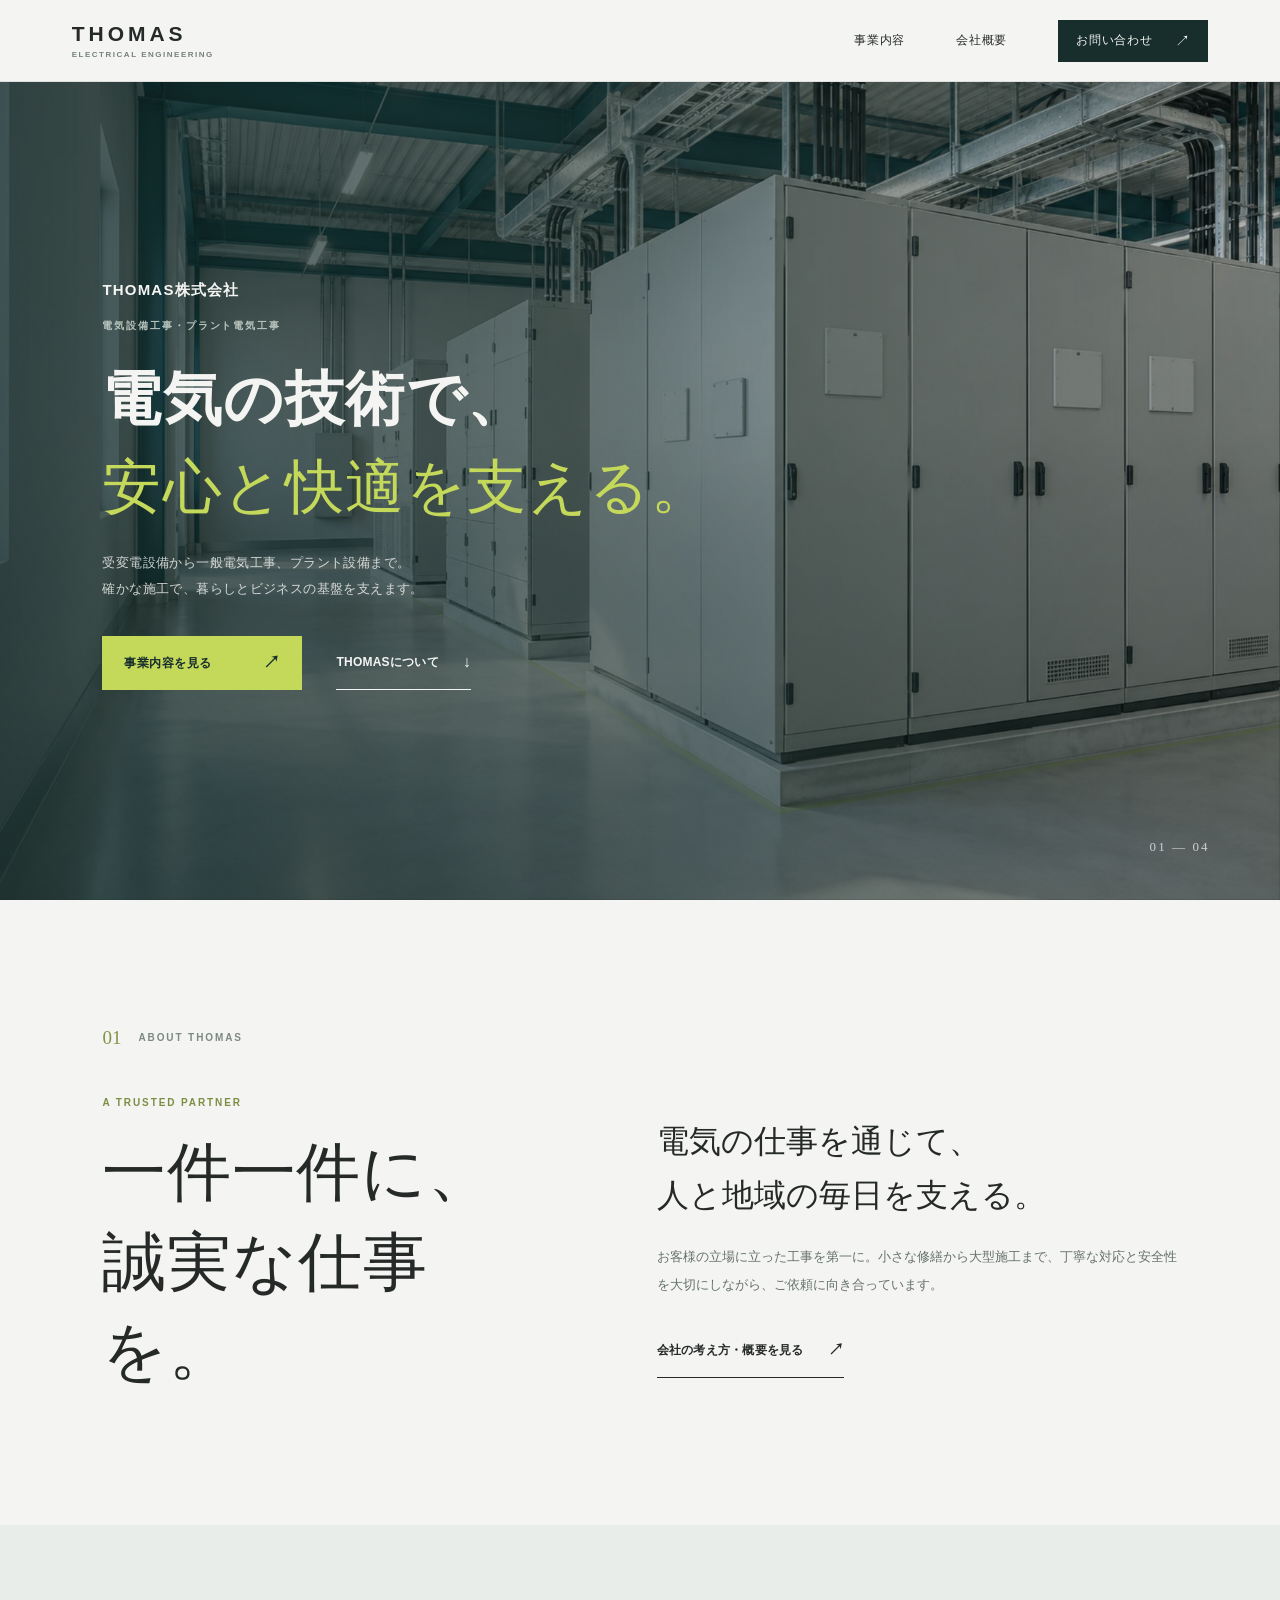
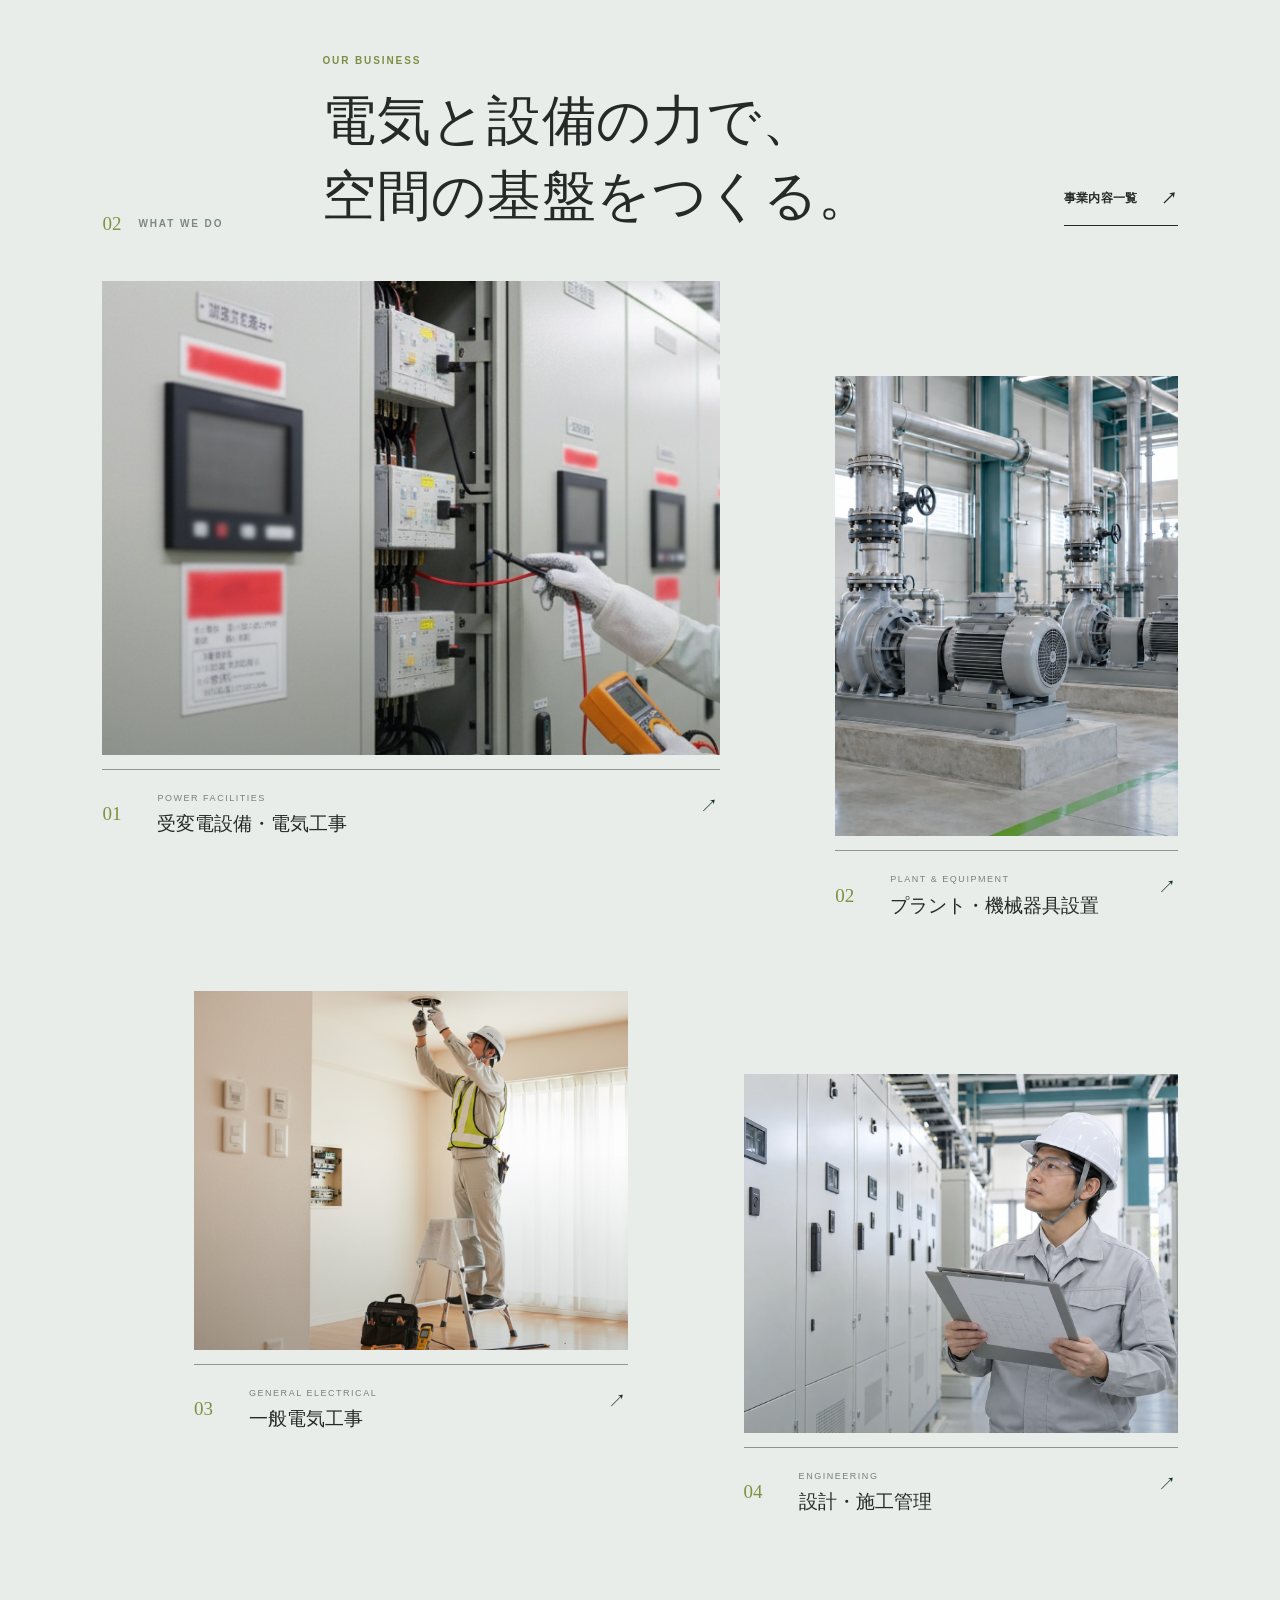
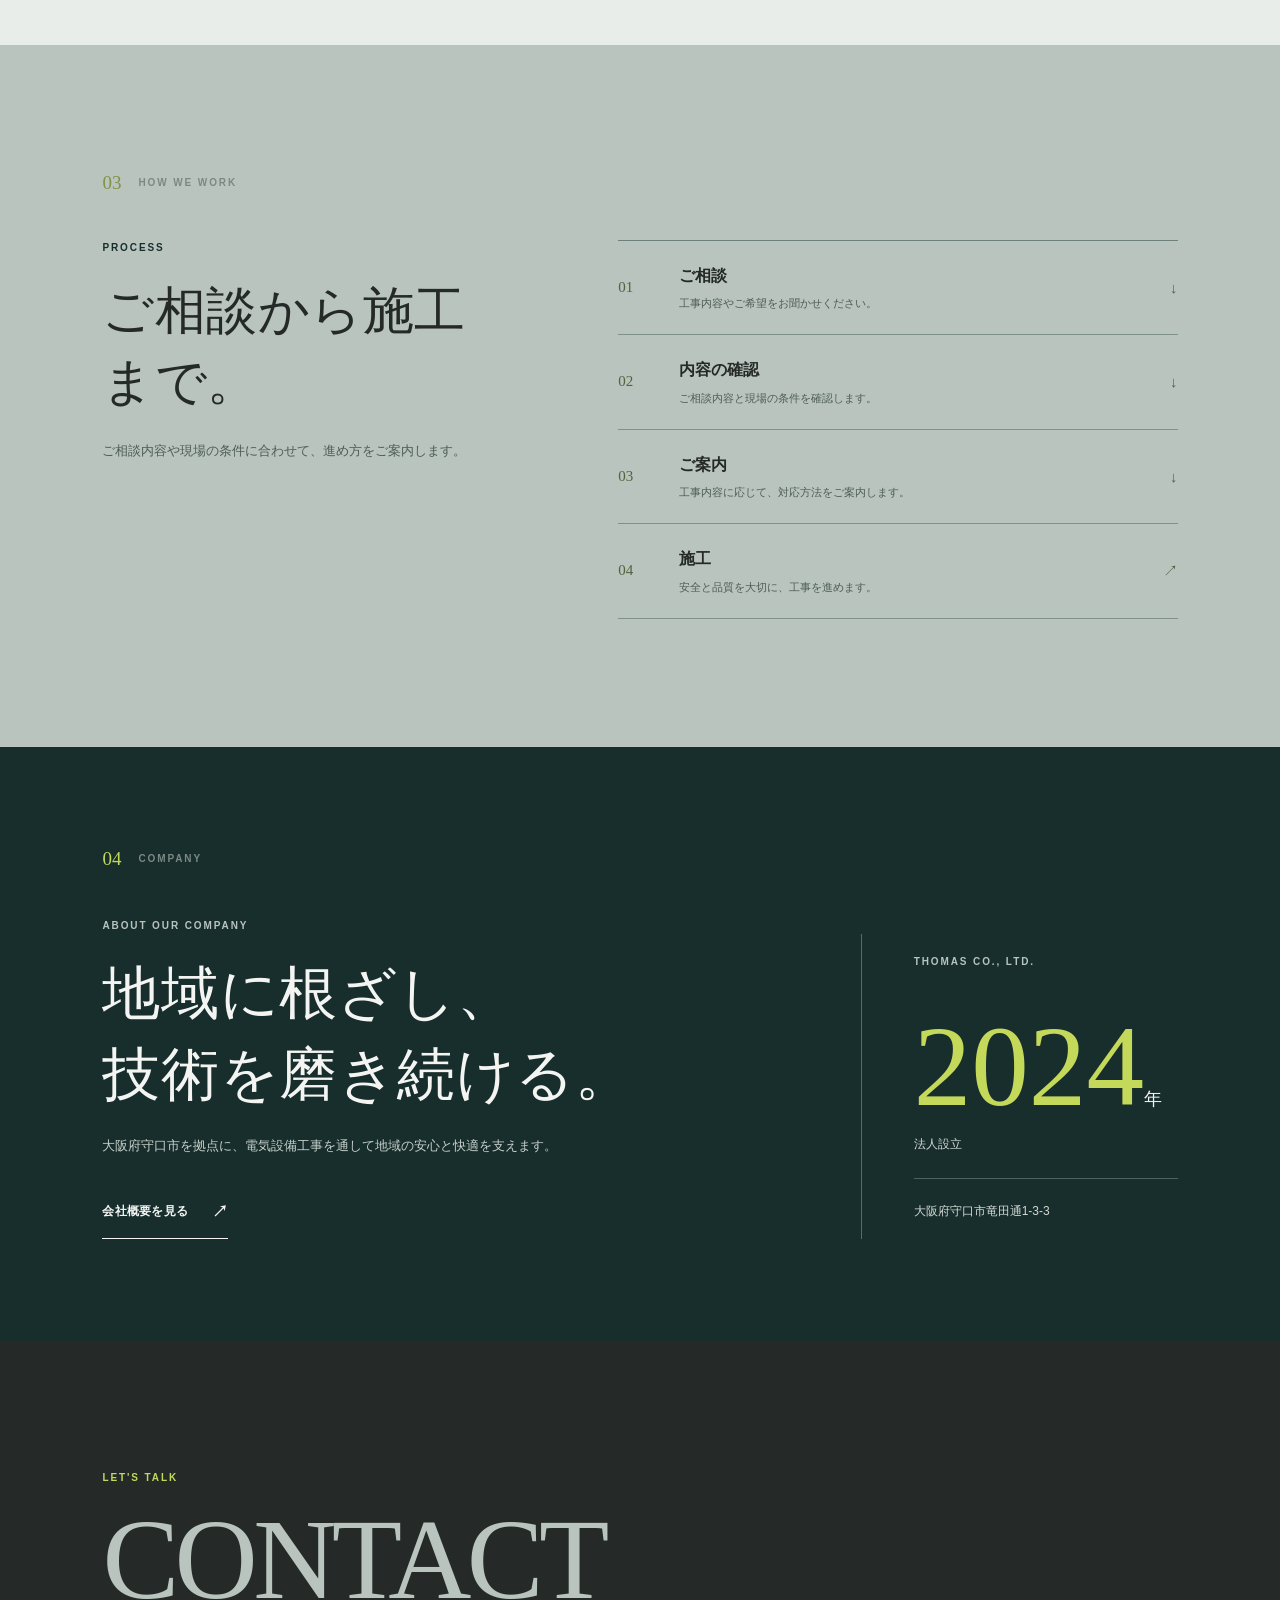
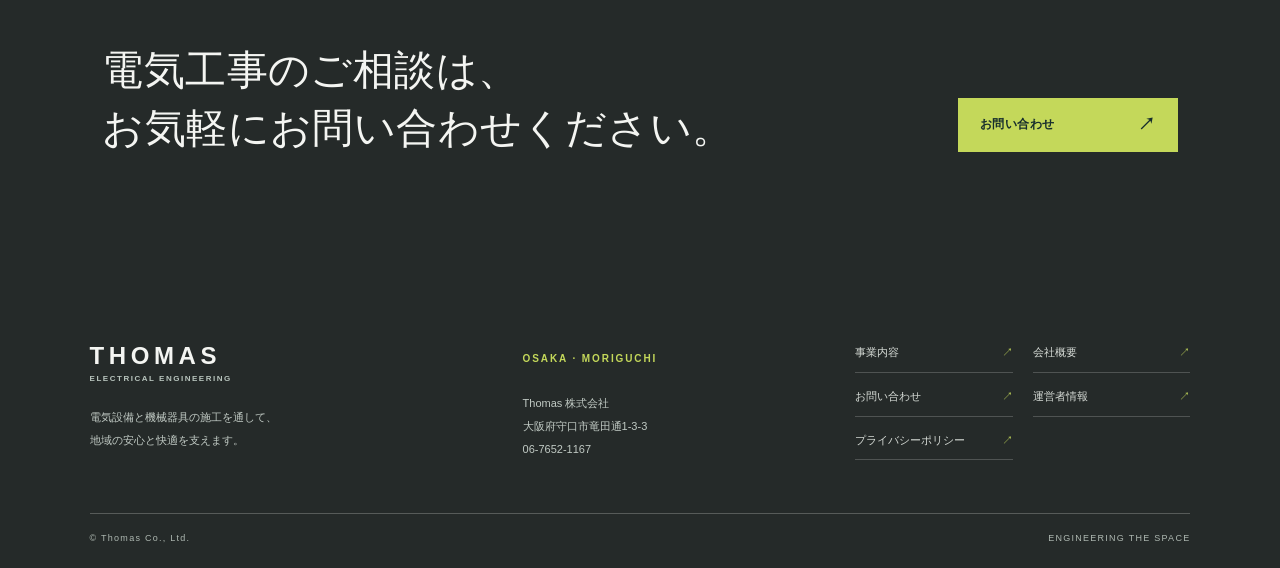
==== index.html @ 23d0dbea "Add files via upload" ====
<!doctype html><html lang="ja"><head><meta charset="utf-8"><meta name="viewport" content="width=device-width, initial-scale=1"><meta name="description" content="大阪府守口市のThomas株式会社。受変電設備工事、プラント電気工事、一般電気工事、機械器具設置、設計・施工管理を行います。"><meta property="og:type" content="website"><meta property="og:site_name" content="Thomas株式会社"><meta property="og:locale" content="ja_JP"><meta property="og:title" content="Thomas株式会社｜空間を支える電気設備工事"><meta property="og:description" content="大阪府守口市のThomas株式会社。受変電設備工事、プラント電気工事、一般電気工事、機械器具設置、設計・施工管理を行います。"><meta property="og:image" content="https://www.thomas112.com/images/hero-electrical-facility.webp"><meta name="twitter:card" content="summary_large_image"><title>Thomas株式会社｜空間を支える電気設備工事</title><link rel="stylesheet" href="./style.css"></head><body><header class="site-header"><a class="wordmark" href="./" aria-label="Thomas株式会社 ホーム"><span class="wordmark-main">THOMAS</span><span class="wordmark-sub">ELECTRICAL ENGINEERING</span></a><button class="menu-toggle" aria-expanded="false" aria-controls="main-nav" aria-label="メニューを開く"><span></span><span></span></button><nav id="main-nav" aria-label="メインナビゲーション"><a href="./事業内容/" >事業内容</a><a href="./会社概要/" >会社概要</a><a class="nav-contact" href="./お問い合わせ/" >お問い合わせ <span aria-hidden="true">↗</span></a></nav></header><main>
<section class="home-hero"><img class="hero-image" src="./images/hero-electrical-facility.webp" alt="受変電設備が並ぶ明るい電気設備室" fetchpriority="high"><div class="hero-shade" aria-hidden="true"></div><div class="hero-content"><p class="hero-brand">THOMAS株式会社</p><p class="eyebrow">電気設備工事・プラント電気工事</p><h1 class="hero-title">電気の技術で、<br><span>安心と快適を支える。</span></h1><p class="hero-lead">受変電設備から一般電気工事、プラント設備まで。<br class="desktop-only">確かな施工で、暮らしとビジネスの基盤を支えます。</p><div class="hero-actions"><a class="button button-lime" href="./事業内容/">事業内容を見る <span aria-hidden="true">↗</span></a><a class="text-arrow text-arrow-light" href="./会社概要/">THOMASについて <span aria-hidden="true">↓</span></a></div></div><span class="hero-index" aria-hidden="true">01 — 04</span></section>
<section class="about-section section-pad" id="about"><div class="section-meta"><span class="section-number">01</span><span class="micro-label">ABOUT THOMAS</span></div><div class="about-grid"><div class="about-title"><p class="eyebrow">A TRUSTED PARTNER</p><h2>一件一件に、<br>誠実な仕事を。</h2></div><div class="about-copy"><p class="large-copy">電気の仕事を通じて、<br>人と地域の毎日を支える。</p><p>お客様の立場に立った工事を第一に。小さな修繕から大型施工まで、丁寧な対応と安全性を大切にしながら、ご依頼に向き合っています。</p><a class="text-arrow" href="./会社概要/">会社の考え方・概要を見る <span aria-hidden="true">↗</span></a></div></div></section>
<section class="business-section section-pad" id="business"><div class="section-heading"><div class="section-meta"><span class="section-number">02</span><span class="micro-label">WHAT WE DO</span></div><div class="section-heading-main"><p class="eyebrow">OUR BUSINESS</p><h2>電気と設備の力で、<br>空間の基盤をつくる。</h2></div><a class="text-arrow" href="./事業内容/">事業内容一覧 <span aria-hidden="true">↗</span></a></div><div class="business-grid">
<a class="business-item business-item-large reveal" href="./事業内容/#power"><figure><img src="./images/service-switchgear-inspection.jpg" alt="配電盤点検のイメージ画像" loading="lazy"></figure><div class="business-item-copy"><span class="business-no">01</span><span class="business-en">POWER FACILITIES</span><h3>受変電設備・電気工事</h3><span class="business-link" aria-hidden="true">↗</span></div></a>
<a class="business-item business-item-tall reveal" href="./事業内容/#plant"><figure><img src="./images/service-plant-equipment.webp" alt="プラント設備のイメージ画像" loading="lazy"></figure><div class="business-item-copy"><span class="business-no">02</span><span class="business-en">PLANT & EQUIPMENT</span><h3>プラント・機械器具設置</h3><span class="business-link" aria-hidden="true">↗</span></div></a>
<a class="business-item business-item-offset reveal" href="./事業内容/#general"><figure><img src="./images/service-general-electrical.jpg" alt="一般電気工事のイメージ画像" loading="lazy"></figure><div class="business-item-copy"><span class="business-no">03</span><span class="business-en">GENERAL ELECTRICAL</span><h3>一般電気工事</h3><span class="business-link" aria-hidden="true">↗</span></div></a>
<a class="business-item business-item-wide reveal" href="./事業内容/#engineering"><figure><img src="./images/service-construction-management.webp" alt="設計・施工管理のイメージ画像" loading="lazy"></figure><div class="business-item-copy"><span class="business-no">04</span><span class="business-en">ENGINEERING</span><h3>設計・施工管理</h3><span class="business-link" aria-hidden="true">↗</span></div></a>
</div></section>
<section class="process-section section-pad"><div class="section-meta"><span class="section-number">03</span><span class="micro-label">HOW WE WORK</span></div><div class="process-layout"><div><p class="eyebrow">PROCESS</p><h2>ご相談から施工まで。</h2><p class="section-intro">ご相談内容や現場の条件に合わせて、進め方をご案内します。</p></div><ol class="process-list"><li><span class="process-no">01</span><div><h3>ご相談</h3><p>工事内容やご希望をお聞かせください。</p></div><span class="process-arrow" aria-hidden="true">↓</span></li><li><span class="process-no">02</span><div><h3>内容の確認</h3><p>ご相談内容と現場の条件を確認します。</p></div><span class="process-arrow" aria-hidden="true">↓</span></li><li><span class="process-no">03</span><div><h3>ご案内</h3><p>工事内容に応じて、対応方法をご案内します。</p></div><span class="process-arrow" aria-hidden="true">↓</span></li><li><span class="process-no">04</span><div><h3>施工</h3><p>安全と品質を大切に、工事を進めます。</p></div><span class="process-arrow" aria-hidden="true">↗</span></li></ol></div></section>
<section class="company-strip"><div class="company-strip-copy"><div class="section-meta"><span class="section-number">04</span><span class="micro-label">COMPANY</span></div><p class="eyebrow">ABOUT OUR COMPANY</p><h2>地域に根ざし、<br>技術を磨き続ける。</h2><p>大阪府守口市を拠点に、電気設備工事を通して地域の安心と快適を支えます。</p><a class="text-arrow text-arrow-light" href="./会社概要/">会社概要を見る <span aria-hidden="true">↗</span></a></div><div class="company-strip-data"><span class="micro-label">THOMAS CO., LTD.</span><strong>2024<span>年</span></strong><p>法人設立</p><span class="company-data-rule"></span><p>大阪府守口市竜田通1-3-3</p></div></section>
<section class="contact-cta section-pad"><div><p class="eyebrow">LET'S TALK</p><p class="contact-word">CONTACT</p><h2>電気工事のご相談は、<br>お気軽にお問い合わせください。</h2></div><a class="button button-lime" href="./お問い合わせ/">お問い合わせ <span aria-hidden="true">↗</span></a></section>
</main><footer class="site-footer"><div class="footer-main"><div class="footer-identity"><a class="wordmark wordmark-footer" href="./" aria-label="Thomas株式会社 ホーム"><span class="wordmark-main">THOMAS</span><span class="wordmark-sub">ELECTRICAL ENGINEERING</span></a><p>電気設備と機械器具の施工を通して、<br>地域の安心と快適を支えます。</p></div><div class="footer-company"><span class="micro-label">OSAKA · MORIGUCHI</span><p>Thomas 株式会社<br>大阪府守口市竜田通1-3-3<br><a href="tel:0676521167">06-7652-1167</a></p></div><nav class="footer-links" aria-label="フッターナビゲーション"><a href="./事業内容/">事業内容 <span>↗</span></a><a href="./会社概要/">会社概要 <span>↗</span></a><a href="./お問い合わせ/">お問い合わせ <span>↗</span></a><a href="./概要/">運営者情報 <span>↗</span></a><a href="./プライバシーポリシー/">プライバシーポリシー <span>↗</span></a></nav></div><div class="footer-bottom"><span>© Thomas Co., Ltd.</span><span>ENGINEERING THE SPACE</span></div></footer><div class="mobile-contact" aria-label="お問い合わせ"><a href="tel:0676521167"><span>電話で相談</span><b aria-hidden="true">↗</b></a><a href="./お問い合わせ/"><span>お問い合わせ</span><b aria-hidden="true">→</b></a></div><script src="./site.js" defer></script></body></html>
---- style.css ----
:root{
  --deep-teal:#172E2D;
  --charcoal:#252A29;
  --off-white:#F4F5F2;
  --sage-gray:#B8C4BD;
  --muted-lime:#C4D85A;
  --white:#fff;
  --ink:var(--charcoal);
  --muted:#66716c;
  --line:#d7ddd8;
  --measure:1180px;
  --serif:Georgia,"Times New Roman",serif;
  --sans:Inter,Arial,"Noto Sans JP","Hiragino Kaku Gothic ProN",Meiryo,sans-serif;
}
*{box-sizing:border-box}
html{scroll-behavior:smooth;scroll-padding-top:88px;overflow-x:hidden}
body{margin:0;background:var(--off-white);color:var(--charcoal);font-family:var(--sans);font-size:15px;line-height:1.8;-webkit-font-smoothing:antialiased}
img{display:block;max-width:100%}
a{color:inherit;text-decoration:none}
button{font:inherit}
a:focus-visible,button:focus-visible{outline:2px solid var(--muted-lime);outline-offset:5px}
::selection{background:var(--muted-lime);color:var(--deep-teal)}
.site-header{height:82px;padding:0 clamp(22px,5.6vw,84px);display:flex;align-items:center;justify-content:space-between;background:var(--off-white);position:relative;z-index:20;border-bottom:1px solid rgba(37,42,41,.1)}
.wordmark{display:inline-flex;flex-direction:column;line-height:1.1;gap:6px}
.wordmark-main{font-size:21px;font-weight:700;letter-spacing:.19em}
.wordmark-sub{font-size:8px;font-weight:600;letter-spacing:.19em;color:#75817b}
.site-header nav{height:100%;display:flex;align-items:center;gap:clamp(22px,4vw,58px);font-size:12px;letter-spacing:.06em}
.site-header nav a{height:100%;display:flex;align-items:center;position:relative;transition:color .2s ease}
.site-header nav a:hover{color:#76893a}
.site-header nav a[aria-current=page]:after{content:"";position:absolute;bottom:20px;left:0;right:0;height:1px;background:var(--deep-teal)}
.site-header nav .nav-contact{height:42px;padding:0 18px;background:var(--deep-teal);color:var(--off-white);gap:22px;transition:background .2s ease,color .2s ease}
.site-header nav .nav-contact:hover{background:var(--muted-lime);color:var(--deep-teal)}
.nav-contact span{font-size:15px}
.menu-toggle{display:none}
.eyebrow,.micro-label{font-size:10px;font-weight:600;letter-spacing:.19em;line-height:1.5}
.eyebrow{color:#7b8e44;margin:0 0 20px}
.micro-label{color:#7c8983}
.button{min-height:54px;padding:0 22px;display:inline-flex;align-items:center;justify-content:space-between;gap:38px;font-size:12px;font-weight:600;letter-spacing:.04em;transition:transform .2s ease,background .2s ease,color .2s ease}
.button:hover{transform:translateY(-3px)}
.button span{font-size:17px}
.button-lime{background:var(--muted-lime);color:var(--deep-teal)}
.button-lime:hover{background:#d0e172}
.text-arrow{display:inline-flex;align-items:center;gap:24px;padding:12px 0;border-bottom:1px solid currentColor;font-size:12px;font-weight:600;letter-spacing:.02em;transition:gap .2s ease,color .2s ease}
.text-arrow:hover{gap:32px;color:#76893a}
.text-arrow span{font-size:16px}
.text-arrow-light:hover{color:var(--muted-lime)}
.section-pad{padding:clamp(76px,10vw,146px) clamp(24px,8vw,120px)}
.section-meta{display:flex;align-items:center;gap:17px;min-width:185px}
.section-number{font-family:var(--serif);font-size:19px;color:#829344;line-height:1}
.section-heading{max-width:var(--measure);margin:0 auto 54px;display:grid;grid-template-columns:190px 1fr auto;align-items:end;gap:30px}
.section-heading-main h2,.about-title h2,.process-layout h2,.company-strip h2,.contact-cta h2{font-size:clamp(34px,4.2vw,60px);line-height:1.4;letter-spacing:.01em;font-weight:500;margin:0}
.section-heading .eyebrow{margin-bottom:15px}

/* Home: full-bleed editorial opening */
.home-hero{min-height:min(840px,calc(100svh - 82px));height:min(840px,calc(100svh - 82px));min-height:660px;position:relative;isolation:isolate;display:flex;align-items:center;overflow:hidden;background:var(--deep-teal);color:var(--off-white)}
.hero-image,.hero-shade{position:absolute;inset:0;width:100%;height:100%}
.hero-image{z-index:-2;object-fit:cover;object-position:center 52%;animation:hero-settle 1.2s ease-out both}
.hero-shade{z-index:-1;background:linear-gradient(90deg,rgba(14,37,35,.78) 0%,rgba(20,42,39,.58) 48%,rgba(17,35,33,.25) 100%),linear-gradient(0deg,rgba(12,28,27,.28),transparent 58%)}
.hero-content{width:min(1120px,84%);margin:0 auto;padding:70px 0 86px;position:relative;z-index:1}
.hero-brand{font-size:15px;font-weight:600;letter-spacing:.08em;margin:0 0 15px;color:var(--off-white)}
.home-hero .eyebrow{color:var(--sage-gray);margin-bottom:22px}
.hero-title{font-size:clamp(38px,4.6vw,62px);line-height:1.5;letter-spacing:.025em;font-weight:600;margin:0 0 19px;max-width:900px}
.hero-title span{color:var(--muted-lime);font-weight:500}
.hero-lead{font-size:13px;line-height:2;color:rgba(244,245,242,.82);letter-spacing:.03em;margin:0}
.hero-actions{display:flex;align-items:center;gap:34px;margin-top:34px}
.hero-actions .button{min-width:200px}
.hero-index{position:absolute;right:5.5vw;bottom:42px;font-family:var(--serif);font-size:13px;letter-spacing:.16em;color:rgba(244,245,242,.75)}
@keyframes hero-settle{from{transform:scale(1.035);opacity:.8}to{transform:scale(1);opacity:1}}

/* About / editorial split */
.about-section{background:var(--off-white)}
.about-section>.section-meta,.business-section>.section-heading,.process-section>.section-meta,.values-section>.section-meta,.philosophy-section>.section-meta,.company-info-section>.section-meta,.contact-form-section>.section-meta,.policy-section>.section-meta{max-width:var(--measure);margin:0 auto 48px}
.about-grid{max-width:var(--measure);margin:0 auto;display:grid;grid-template-columns:.9fr 1.1fr;column-gap:10vw;row-gap:0;align-items:center}
.about-title{align-self:center;padding-bottom:0}
.about-title h2{font-size:clamp(40px,5vw,68px)}
.about-title .eyebrow{margin-bottom:18px}
.about-copy{max-width:540px;padding:0}
.large-copy{font-size:clamp(22px,2.5vw,32px);line-height:1.7;margin:0 0 20px;font-weight:500}
.about-copy>p:not(.large-copy){font-size:13px;line-height:2.2;color:var(--muted);margin:0 0 24px}

/* Asymmetric business index */
.business-section{background:#e9ede9}
.section-heading .text-arrow{margin-bottom:7px;white-space:nowrap}
.business-grid{max-width:var(--measure);margin:0 auto;display:grid;grid-template-columns:repeat(12,minmax(0,1fr));column-gap:24px;row-gap:66px;align-items:start}
.business-item{min-width:0;display:block;position:relative}
.business-item-large{grid-column:1/8}
.business-item-tall{grid-column:9/13;margin-top:95px}
.business-item-offset{grid-column:2/7;margin-top:5px}
.business-item-wide{grid-column:8/13;margin-top:88px}
.business-item figure{margin:0;position:relative;overflow:hidden;background:#c7d0ca}
.business-item-large figure{height:clamp(280px,37vw,480px)}
.business-item-tall figure{height:clamp(280px,38vw,460px)}
.business-item-offset figure{height:clamp(240px,28vw,360px)}
.business-item-wide figure{height:clamp(240px,28vw,360px)}
.business-item figure:after{content:"";position:absolute;inset:45% 0 0;background:linear-gradient(transparent,rgba(20,37,34,.18))}
.business-item img{width:100%;height:100%;object-fit:cover;transition:transform .65s cubic-bezier(.2,.7,.2,1)}
.business-item:hover img{transform:scale(1.035)}
.business-item-copy{position:relative;padding:20px 40px 0 0;display:grid;grid-template-columns:42px 1fr;align-items:center;column-gap:13px;border-top:1px solid rgba(23,46,45,.45);margin-top:14px}
.business-no{font-family:var(--serif);font-size:19px;color:#7e9140;grid-row:span 2}
.business-en{font-size:9px;letter-spacing:.17em;color:#76817b}
.business-item h3{font-size:clamp(16px,1.5vw,21px);line-height:1.5;font-weight:500;margin:4px 0 0}
.business-link{position:absolute;right:2px;top:20px;font-size:18px;color:var(--deep-teal);transition:transform .2s ease}
.business-item:hover .business-link{transform:translate(3px,-3px)}

/* Process */
.process-section{background:var(--sage-gray)}
.process-layout{max-width:var(--measure);margin:0 auto;display:grid;grid-template-columns:.85fr 1.15fr;gap:8vw;align-items:start}
.process-layout .eyebrow{color:var(--deep-teal)}
.process-layout h2{font-size:clamp(32px,4vw,52px)}
.section-intro{color:#4f5d57;font-size:13px;line-height:2;margin-top:20px;max-width:380px}
.process-list{list-style:none;padding:0;margin:0;border-top:1px solid rgba(23,46,45,.45)}
.process-list li{display:grid;grid-template-columns:45px 1fr 20px;gap:16px;align-items:center;padding:21px 0;border-bottom:1px solid rgba(23,46,45,.35)}
.process-no{font-family:var(--serif);font-size:15px;color:#52633f}
.process-list h3{font-size:16px;font-weight:600;margin:0}
.process-list p{font-size:11px;line-height:1.7;color:#4f5d57;margin:4px 0 0}
.process-arrow{font-size:15px;color:#52633f;text-align:right}

/* Company feature band */
.company-strip{display:grid;grid-template-columns:1.35fr .65fr;background:var(--deep-teal);color:var(--off-white);padding:clamp(62px,8vw,112px) clamp(24px,8vw,120px);gap:8vw}
.company-strip .section-meta{margin:0 0 50px}
.company-strip .eyebrow{color:var(--sage-gray)}
.company-strip h2{font-size:clamp(38px,4.5vw,62px)}
.company-strip-copy>p:not(.eyebrow){font-size:13px;color:#c7d0ca;margin:20px 0 28px}
.company-strip .section-number{color:var(--muted-lime)}
.company-strip-data{border-left:1px solid rgba(244,245,242,.3);padding:12px 0 12px clamp(26px,4vw,58px);align-self:end}
.company-strip-data .micro-label{color:var(--sage-gray)}
.company-strip-data strong{display:block;font-family:var(--serif);font-size:clamp(68px,9vw,118px);font-weight:400;line-height:1.1;margin-top:30px;color:var(--muted-lime)}
.company-strip-data strong span{font-family:var(--sans);font-size:18px;color:var(--off-white)}
.company-strip-data p{font-size:12px;color:#d3d9d4;margin:5px 0}
.company-data-rule{display:block;width:100%;height:1px;background:rgba(244,245,242,.25);margin:22px 0}

/* Contact close */
.contact-cta{background:var(--charcoal);color:var(--off-white);display:flex;justify-content:space-between;align-items:end;gap:35px}
.contact-cta .eyebrow{color:var(--muted-lime)}
.contact-cta h2{font-size:clamp(26px,3.2vw,43px);margin-top:0}
.contact-word{font-family:var(--serif);font-size:clamp(52px,9vw,118px);line-height:.95;letter-spacing:-.04em;color:var(--sage-gray);margin:0 0 28px}
.contact-cta .button{min-width:220px;margin-bottom:5px}

/* Interior page openings */
.page-intro{min-height:410px;padding:90px clamp(24px,9vw,136px);display:flex;justify-content:space-between;align-items:center;position:relative;overflow:hidden}
.page-intro-dark{background:var(--deep-teal);color:var(--off-white)}
.page-intro-sage{background:var(--sage-gray);color:var(--deep-teal)}
.company-page-hero{padding:0;display:grid;grid-template-columns:1fr 1fr;min-height:430px;background:var(--sage-gray)}
.company-page-hero .page-intro-inner{max-width:none;margin:0;padding:76px clamp(28px,7vw,100px);align-self:center}
.company-hero-visual{margin:0;min-height:430px;overflow:hidden;background:#dfe4e0}
.company-hero-visual img{width:100%;height:100%;min-height:430px;object-fit:cover;object-position:center 52%}

.page-intro-inner{max-width:var(--measure);position:relative;z-index:1}
.page-intro .eyebrow{margin-bottom:25px}
.page-intro-dark .eyebrow{color:var(--muted-lime)}
.page-intro h1{font-size:clamp(52px,8vw,100px);font-weight:500;line-height:1.15;letter-spacing:.02em;margin:0}
.page-lead{font-size:clamp(16px,2vw,23px);line-height:1.9;margin:18px 0 0;color:inherit}
.page-intro-number{font-family:var(--serif);font-size:clamp(70px,11vw,150px);line-height:.8;color:rgba(196,216,90,.22);text-align:right;padding-right:7vw}
.page-vertical-word{font-size:9px;letter-spacing:.22em;writing-mode:vertical-rl;color:rgba(23,46,45,.55);align-self:flex-end}

/* Service details */
.service-details{max-width:1360px;margin:0 auto;padding:20px clamp(24px,8vw,120px) 80px}
.service-detail{display:grid;grid-template-columns:1fr 1.08fr;gap:clamp(35px,8vw,110px);align-items:center;padding:70px 0 86px;border-bottom:1px solid var(--line);scroll-margin-top:30px}
.service-detail:last-child{border-bottom:0}
.service-reverse .service-detail-copy{order:2}
.service-reverse figure{order:1}
.service-detail-meta{display:flex;align-items:center;gap:18px;margin-bottom:25px}
.service-detail-no{font-family:var(--serif);font-size:45px;line-height:1;color:#879647}
.service-detail h2{font-size:clamp(29px,3.4vw,47px);font-weight:500;line-height:1.45;letter-spacing:.01em;margin:0 0 19px}
.service-detail-copy>p{font-size:13px;color:var(--muted);line-height:2.15;max-width:510px;margin:0 0 23px}
.service-detail figure{margin:0;position:relative}
.service-detail figure img{width:100%;height:clamp(280px,35vw,470px);object-fit:cover}

/* Philosophy and company details */
.philosophy-section{display:grid;grid-template-columns:190px 1fr;gap:5vw;background:var(--off-white)}
.philosophy-content{max-width:800px}
.philosophy-content h2{font-size:clamp(40px,6vw,80px);font-weight:500;line-height:1.5;margin:0 0 24px}
.philosophy-content>p:last-child{font-size:14px;line-height:2.2;color:var(--muted);max-width:660px}
.values-section{display:grid;grid-template-columns:190px 1fr;gap:5vw;background:#e8ece8}
.values-content{display:grid;grid-template-columns:1fr 1fr;gap:7vw}
.values-content article h2{font-size:22px;font-weight:500;margin:0 0 20px}
.values-content ol{list-style:none;counter-reset:value;padding:0;margin:0;border-top:1px solid #bcc6bf}
.values-content li{counter-increment:value;display:grid;grid-template-columns:28px 1fr;gap:12px;padding:17px 0;border-bottom:1px solid #bcc6bf;font-size:13px;line-height:1.9}
.values-content li:before{content:"0" counter(value);font-family:var(--serif);font-size:13px;color:#829344}
.company-info-section{display:grid;grid-template-columns:190px 1fr;gap:5vw;background:var(--off-white)}
.company-info-content{max-width:850px}
.company-info-content>.eyebrow{margin:0 0 10px}
.company-info-content>h2{font-size:38px;font-weight:500;margin:0 0 28px}
.info-list{display:grid;grid-template-columns:170px 1fr;margin:0;border-top:1px solid var(--line)}
.info-list dt,.info-list dd{padding:17px 10px;border-bottom:1px solid var(--line);margin:0;font-size:13px;line-height:2}
.info-list dt{font-weight:600}
.info-list dd{color:#59645e}
.info-list dd a{text-decoration:underline;text-decoration-color:#9ca89f;text-underline-offset:4px}
.history-heading{font-size:25px!important;margin:68px 0 20px!important}
.history-list{grid-template-columns:170px 1fr}

/* Contact page */
.contact-hero{min-height:470px;background:var(--deep-teal);color:var(--off-white);padding:80px clamp(24px,9vw,136px);display:grid;grid-template-columns:1fr .75fr;gap:6vw;align-items:center}
.contact-hero-content .eyebrow{color:var(--muted-lime)}
.contact-hero .contact-word{font-size:clamp(70px,12vw,148px);color:var(--sage-gray);margin:0 0 18px}
.contact-hero h1{font-size:clamp(27px,3.5vw,46px);font-weight:500;line-height:1.55;margin:0}
.contact-hero-content>p:last-child{font-size:12px;color:#d0d8d2;margin-top:15px}
.contact-hero-phone{border-left:1px solid rgba(244,245,242,.34);padding:12px 0 12px clamp(25px,4vw,58px)}
.contact-hero-phone .micro-label{color:var(--sage-gray)}
.contact-hero-phone>a{display:block;font-family:var(--serif);font-size:clamp(24px,3vw,39px);letter-spacing:.01em;margin-top:13px;white-space:nowrap;transition:color .2s ease}
.contact-hero-phone>a:hover{color:var(--muted-lime)}
.contact-hero-phone>a span{font-family:var(--sans);font-size:15px;color:var(--muted-lime);vertical-align:middle}
.contact-hero-phone>p{font-size:11px;line-height:1.9;color:#cad3cc;margin:22px 0 0}
.contact-form-section{display:grid;grid-template-columns:190px 1fr;gap:5vw;background:#e7eae6}
.contact-form-layout{display:grid;grid-template-columns:.68fr 1.32fr;gap:5vw;align-items:start}
.contact-form-copy h2{font-size:clamp(30px,3.5vw,46px);font-weight:500;line-height:1.5;margin:0 0 17px}
.contact-form-copy>p{font-size:12px;color:var(--muted);line-height:2}
.contact-form-copy .eyebrow{color:#71843a}
.contact-form-note{border-top:1px solid #c5cec7;padding-top:15px;margin-top:22px}
.google-form{min-width:0;background:#fff;padding:10px;box-shadow:0 12px 36px rgba(37,42,41,.06)}
.google-form iframe{display:block;width:100%;height:1450px;border:0}
.form-fallback{display:block;text-align:right;padding:12px 9px 5px;color:#4f6255;font-size:11px;text-decoration:underline;text-underline-offset:4px}

/* Supporting pages */
.policy-section{display:grid;grid-template-columns:190px 1fr;gap:5vw}
.policy-content{max-width:810px}
.policy-content>p,.policy-content li{font-size:13px;line-height:2.1;color:#59645e}
.policy-content h2{font-size:20px;font-weight:600;margin:34px 0 8px}
.draft-notice{margin-top:40px;padding:20px 24px;border-left:3px solid #829344;background:#e8ece8}
.draft-notice strong{font-size:12px}
.draft-notice p{font-size:11px;line-height:1.9;color:var(--muted);margin:7px 0 0}

/* Footer and mobile action bar */
.site-footer{background:var(--charcoal);color:var(--off-white);padding:58px clamp(24px,7vw,104px) 22px}
.footer-main{max-width:var(--measure);margin:0 auto;display:grid;grid-template-columns:1.1fr .8fr 1fr;gap:5vw;padding-bottom:52px}
.wordmark-footer .wordmark-main{font-size:24px;color:var(--off-white)}
.wordmark-footer .wordmark-sub{color:var(--sage-gray)}
.footer-identity>p,.footer-company p{font-size:11px;line-height:2.1;color:#c1cac4;margin:22px 0 0}
.footer-company .micro-label{color:var(--muted-lime)}
.footer-company a:hover{color:var(--muted-lime)}
.footer-links{display:grid;grid-template-columns:1fr 1fr;gap:14px 20px;align-content:start;font-size:11px;color:#d6dbd6}
.footer-links a{padding-bottom:9px;border-bottom:1px solid rgba(244,245,242,.2);display:flex;justify-content:space-between;gap:8px}
.footer-links a:hover{color:var(--muted-lime)}
.footer-links span{color:var(--muted-lime)}
.footer-bottom{max-width:var(--measure);margin:0 auto;border-top:1px solid rgba(244,245,242,.24);padding-top:16px;display:flex;justify-content:space-between;color:#aeb8b1;font-size:9px;letter-spacing:.14em}
.mobile-contact{display:none}

/* Controlled entrance motion */
.motion-ready .reveal{opacity:0;transform:translateY(18px);transition:opacity .65s ease,transform .65s cubic-bezier(.2,.7,.2,1)}
.motion-ready .reveal.is-visible{opacity:1;transform:translateY(0)}
@media(max-width:900px){
 .section-heading{grid-template-columns:145px 1fr;row-gap:18px}.section-heading>.text-arrow{grid-column:2;justify-self:start}
 .section-meta{min-width:145px}
 .business-grid{column-gap:16px;row-gap:48px}
 .business-item-large{grid-column:1/8}.business-item-tall{grid-column:9/13;margin-top:70px}.business-item-offset{grid-column:1/6}.business-item-wide{grid-column:7/13;margin-top:50px}
 .company-strip{gap:5vw}
 .contact-form-section,.company-info-section,.philosophy-section,.values-section,.policy-section{grid-template-columns:145px 1fr;gap:4vw}
 .contact-form-layout{grid-template-columns:1fr;gap:26px}
 .footer-main{grid-template-columns:1fr 1fr}.footer-links{grid-column:1/-1}
}
@media(max-width:640px){
 html{scroll-padding-top:70px}
 body{font-size:14px;padding-bottom:67px}
 .site-header{height:70px;padding:0 20px}
 .wordmark-main{font-size:18px}.wordmark-sub{font-size:7px}
 .menu-toggle{display:flex;width:42px;height:42px;border:1px solid #cbd2cc;background:transparent;align-items:center;justify-content:center;flex-direction:column;gap:5px;z-index:25;cursor:pointer}
 .menu-toggle span{display:block;width:17px;height:1px;background:var(--deep-teal);transition:transform .2s ease}
 .menu-toggle[aria-expanded=true] span:first-child{transform:translateY(3px) rotate(45deg)}
 .menu-toggle[aria-expanded=true] span:last-child{transform:translateY(-3px) rotate(-45deg)}
 .site-header nav{display:none;position:absolute;top:69px;left:0;right:0;height:auto;background:var(--off-white);padding:7px 22px 20px;align-items:stretch;gap:0;border-bottom:1px solid var(--line);box-shadow:0 16px 22px rgba(23,46,45,.1)}
 .site-header nav.is-open{display:flex;flex-direction:column}
 .site-header nav a,.site-header nav a[aria-current=page]{height:auto;min-height:49px;border-bottom:1px solid var(--line);font-size:13px}
 .site-header nav a[aria-current=page]:after{display:none}
 .site-header nav .nav-contact{height:auto;margin-top:14px;min-height:48px;padding:0 15px;border:0}
 .section-pad{padding:76px 23px}
 .section-meta{min-width:0;gap:13px}
 .section-heading{display:block;margin-bottom:33px}
 .section-heading>.section-meta{margin-bottom:31px}
 .section-heading-main h2,.about-title h2,.process-layout h2,.company-strip h2{font-size:38px}
 .section-heading>.text-arrow{margin-top:22px}
 .home-hero{height:auto;min-height:calc(100svh - 70px);min-height:max(650px,calc(100svh - 70px));align-items:center}
 .hero-image{object-position:52% center}
 .hero-shade{background:linear-gradient(90deg,rgba(14,37,35,.72),rgba(20,42,39,.48)),linear-gradient(0deg,rgba(12,28,27,.38),transparent 62%)}
 .hero-content{width:auto;margin:0;padding:56px 24px 82px}
 .hero-brand{font-size:14px;margin-bottom:12px}
 .home-hero .eyebrow{font-size:11px;letter-spacing:.09em;margin-bottom:19px}
 .hero-title{font-size:clamp(32px,8.6vw,40px);line-height:1.48;letter-spacing:.015em;margin-bottom:16px}
 .hero-lead{font-size:12px;line-height:1.9}
 .desktop-only{display:none}
 .hero-actions{align-items:flex-start;flex-direction:column;gap:17px;margin-top:24px}
 .hero-actions .button{min-width:190px;min-height:49px}
 .hero-actions .text-arrow{font-size:11px;padding:7px 0}
 .hero-index{right:22px;bottom:30px;font-size:11px}
  .about-section>.section-meta,.business-section>.section-heading,.process-section>.section-meta,.values-section>.section-meta,.philosophy-section>.section-meta,.company-info-section>.section-meta,.contact-form-section>.section-meta,.policy-section>.section-meta{margin-bottom:32px}
 .about-grid{display:flex;flex-direction:column;align-items:stretch;gap:17px}
 .about-title{padding-bottom:0}.about-title h2{font-size:43px}.about-title .eyebrow{margin-bottom:10px}
 .about-copy{padding:0}.large-copy{font-size:22px;margin:0 0 12px}.about-copy>p:not(.large-copy){font-size:12px;margin-bottom:17px}
  .business-section{padding-left:20px;padding-right:20px}
 .business-grid{display:flex;flex-direction:column;gap:34px}
 .business-item{width:100%;margin:0!important}
 .business-item figure,.business-item-large figure,.business-item-tall figure,.business-item-offset figure,.business-item-wide figure{height:auto;aspect-ratio:1.28}
 .business-item-tall figure{aspect-ratio:1.05}
 .business-item-copy{padding-top:14px;grid-template-columns:35px 1fr;column-gap:10px;margin-top:10px}
 .business-no{font-size:17px}.business-en{font-size:8px}.business-item h3{font-size:17px}.business-link{top:14px}
 .process-section>.section-meta{margin-bottom:27px}
 .process-layout{display:block}.process-layout h2{font-size:34px}.section-intro{font-size:12px;margin:14px 0 23px}
 .process-list li{grid-template-columns:34px 1fr 16px;padding:16px 0;gap:10px}.process-list h3{font-size:14px}.process-list p{font-size:10px}
 .company-strip{display:block;padding:74px 24px 66px}
 .company-strip .section-meta{margin-bottom:34px}.company-strip h2{font-size:40px}.company-strip-copy>p:not(.eyebrow){font-size:12px}
 .company-strip-data{margin-top:45px;padding:22px 0 0;border-left:0;border-top:1px solid rgba(244,245,242,.3)}
 .company-strip-data strong{font-size:74px;margin-top:16px}
 .contact-cta{display:block;padding:70px 24px}
 .contact-word{font-size:72px;margin-bottom:23px}
 .contact-cta h2{font-size:25px;line-height:1.65}
 .contact-cta .button{margin-top:25px;min-width:195px}
 .page-intro{min-height:350px;padding:70px 24px}
 .company-page-hero{display:flex;flex-direction:column;align-items:stretch;padding:0;min-height:0}.company-page-hero .page-intro-inner{padding:62px 24px 40px}.company-hero-visual{height:240px;min-height:240px}.company-hero-visual img{height:240px;min-height:240px;object-position:center 52%}
 .page-intro h1{font-size:56px}
 .page-lead{font-size:15px;line-height:1.9}
 .page-intro-number{font-size:70px;padding-right:0}
 .page-vertical-word{display:none}
  .service-details{padding:0 23px 35px}
 .service-detail,.service-detail.service-reverse{display:flex;flex-direction:column;align-items:stretch;gap:23px;padding:47px 0 52px}
 .service-detail-copy{order:0!important}.service-detail figure{order:1!important}
 .service-detail-meta{margin-bottom:18px}.service-detail-no{font-size:37px}
 .service-detail h2{font-size:29px;margin-bottom:12px}
 .service-detail-copy>p{font-size:12px;line-height:2;margin-bottom:15px}
 .service-detail figure img{height:auto;aspect-ratio:1.2}
 .philosophy-section,.values-section,.company-info-section,.contact-form-section,.policy-section{display:block}
 .philosophy-content h2{font-size:42px;line-height:1.5}.philosophy-content>p:last-child{font-size:12px}
 .values-content{display:block}.values-content article+article{margin-top:42px}.values-content article h2{font-size:19px}
 .values-content li{font-size:12px;padding:14px 0;grid-template-columns:25px 1fr;gap:8px}
 .company-info-content>.eyebrow{font-size:9px}.company-info-content>h2{font-size:31px;margin-bottom:22px}
 .info-list{grid-template-columns:100px 1fr}.info-list dt,.info-list dd{font-size:11px;padding:13px 7px;line-height:1.9;overflow-wrap:anywhere}
 .history-heading{font-size:22px!important;margin:45px 0 15px!important}
 .history-list{grid-template-columns:100px 1fr}
 .contact-hero{display:block;min-height:0;padding:72px 24px 63px}
 .contact-hero .contact-word{font-size:74px;margin-bottom:16px}
 .contact-hero h1{font-size:27px}.contact-hero-content>p:last-child{font-size:11px}
 .contact-hero-phone{margin-top:40px;padding:24px 0 0;border-left:0;border-top:1px solid rgba(244,245,242,.34)}
 .contact-hero-phone>a{font-size:29px;margin-top:10px}
 .contact-form-section{padding-top:65px;padding-bottom:75px}
 .contact-form-layout{display:block}.contact-form-copy h2{font-size:34px}.contact-form-copy>p{font-size:11px}
 .google-form{margin-top:28px;padding:6px}.google-form iframe{height:1450px}
 .form-fallback{font-size:10px}
 .policy-content>p{font-size:12px}.policy-content h2{font-size:18px;margin-top:27px}
 .site-footer{padding:42px 23px 18px}
 .footer-main{display:flex;flex-direction:column;gap:30px;padding-bottom:34px}
 .footer-identity>p,.footer-company p{font-size:10px;margin-top:15px}
 .footer-links{width:100%;grid-template-columns:1fr 1fr;gap:12px}
 .footer-bottom{font-size:8px;letter-spacing:.08em}
 .mobile-contact{display:grid;grid-template-columns:1fr 1fr;gap:8px;position:fixed;z-index:30;left:0;right:0;bottom:0;padding:8px 12px calc(8px + env(safe-area-inset-bottom));background:rgba(244,245,242,.96);backdrop-filter:blur(12px);box-shadow:0 -5px 20px rgba(23,46,45,.12)}
 .mobile-contact a{min-height:47px;padding:0 12px;display:flex;align-items:center;justify-content:center;gap:11px;background:var(--deep-teal);color:var(--off-white);font-size:11px;font-weight:600}
 .mobile-contact a:first-child{background:#dfe5df;color:var(--deep-teal)}
 .mobile-contact b{font-size:15px;color:var(--muted-lime)}
 .mobile-contact a:first-child b{color:#72843e}
}
@media(prefers-reduced-motion:reduce){html{scroll-behavior:auto}*,*::before,*::after{animation-duration:.01ms!important;animation-iteration-count:1!important;transition-duration:.01ms!important}.motion-ready .reveal{opacity:1;transform:none}}
@keyframes menu-reveal{from{opacity:0;transform:translateY(-6px)}to{opacity:1;transform:translateY(0)}}
@media(max-width:640px){.site-header nav.is-open a{animation:menu-reveal .22s ease both}.site-header nav.is-open a:nth-child(2){animation-delay:.03s}.site-header nav.is-open a:nth-child(3){animation-delay:.06s}}
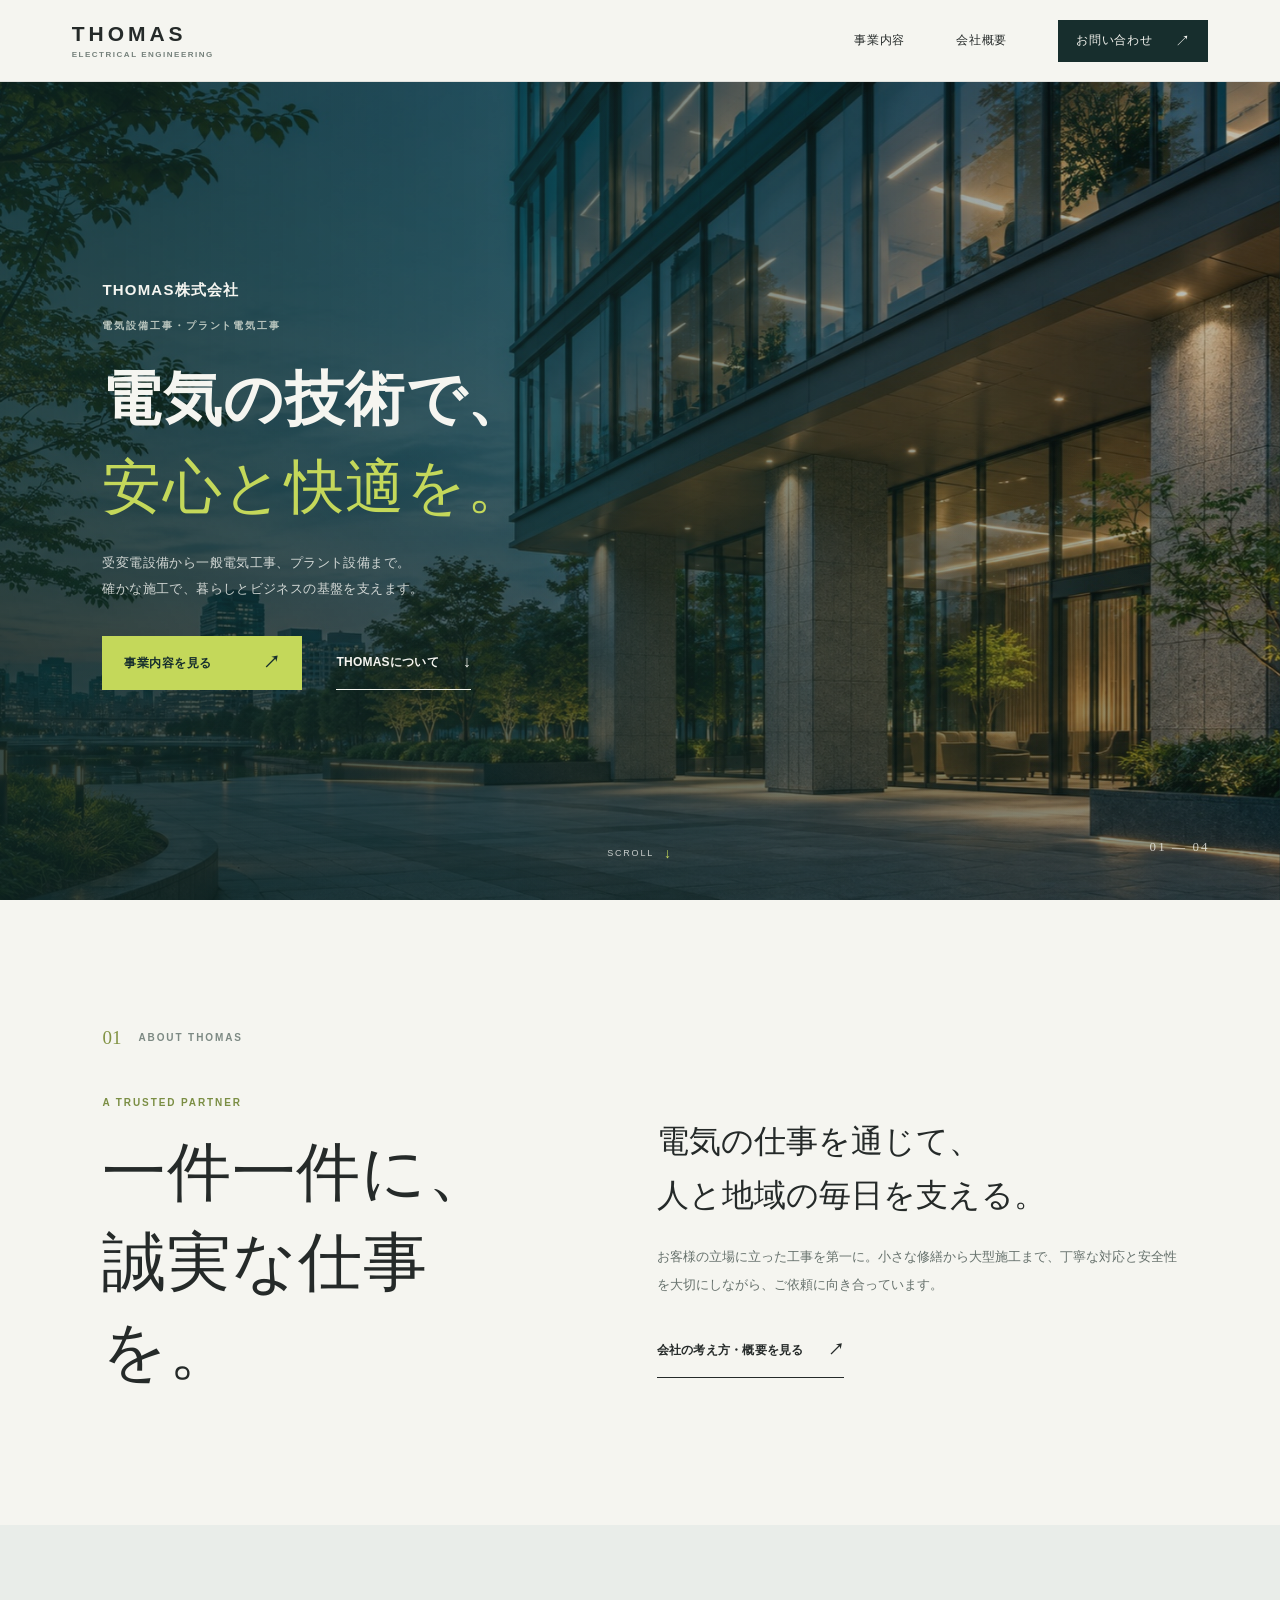
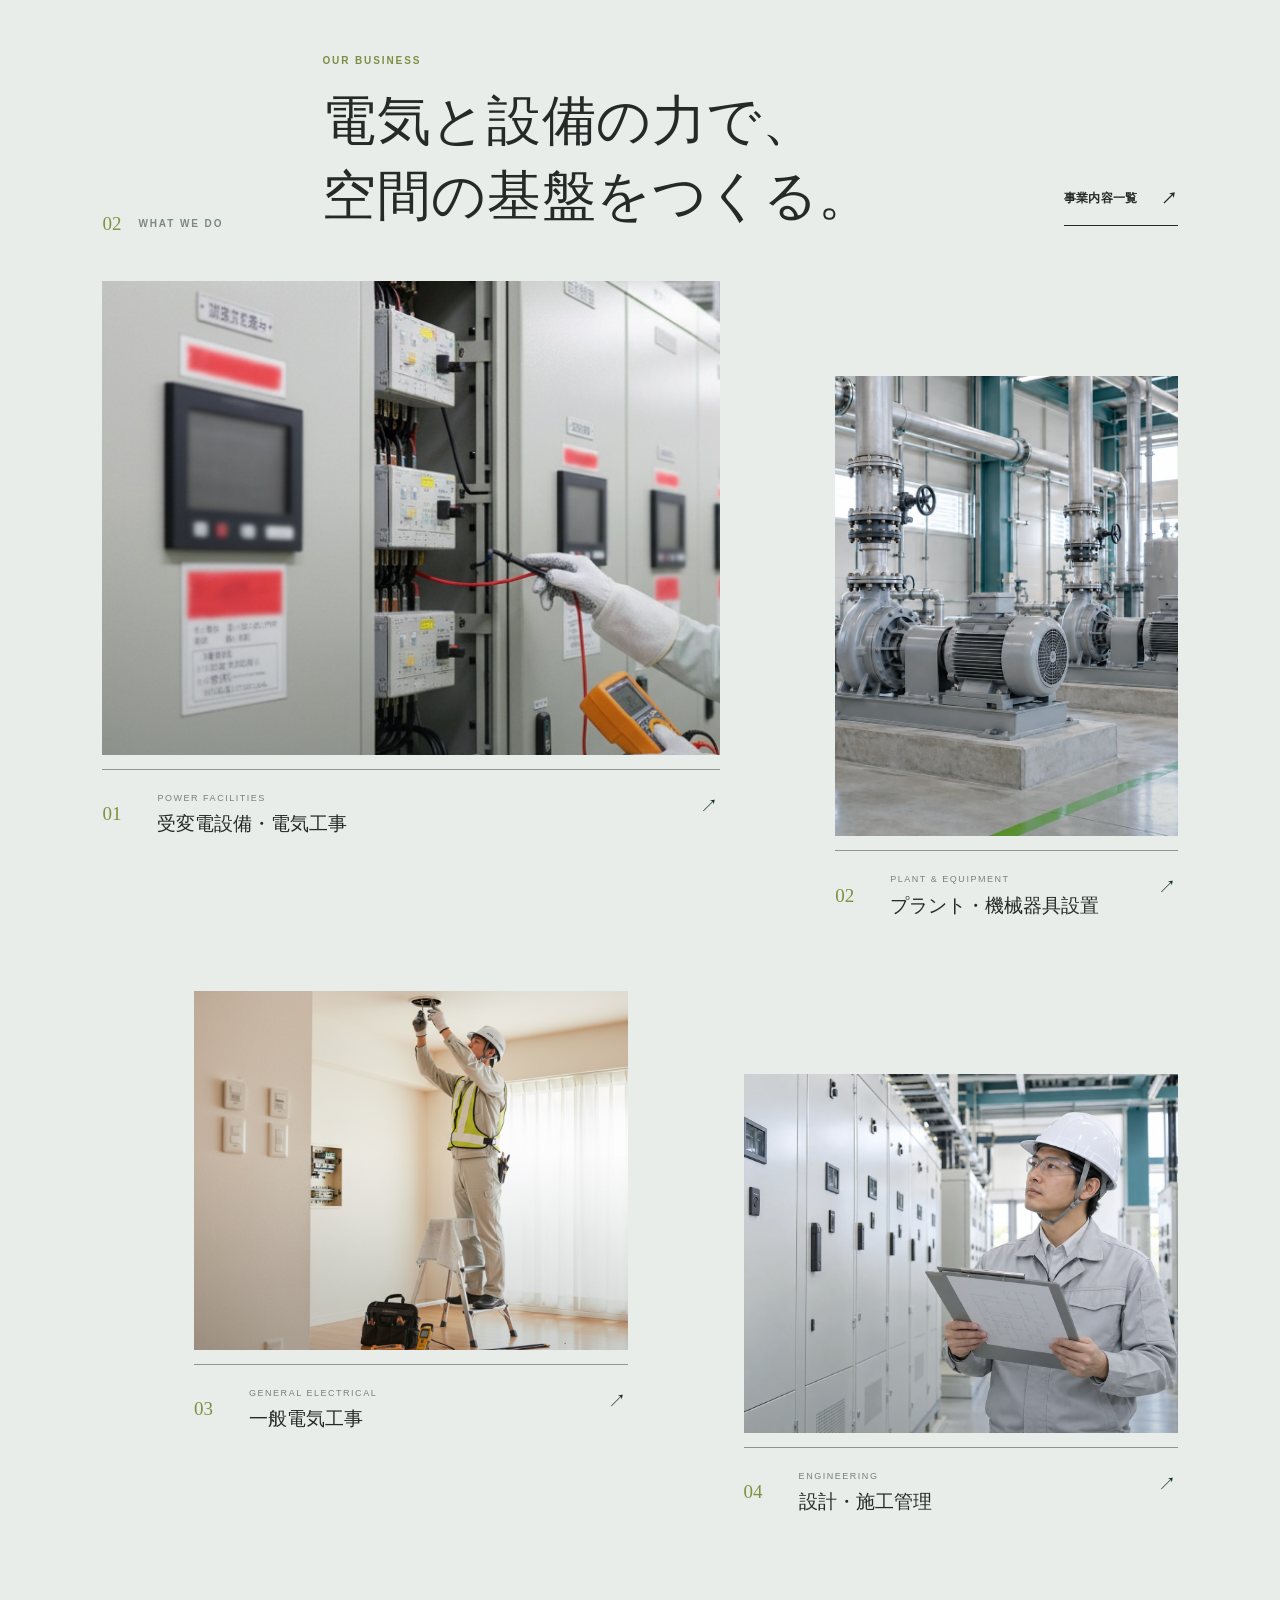
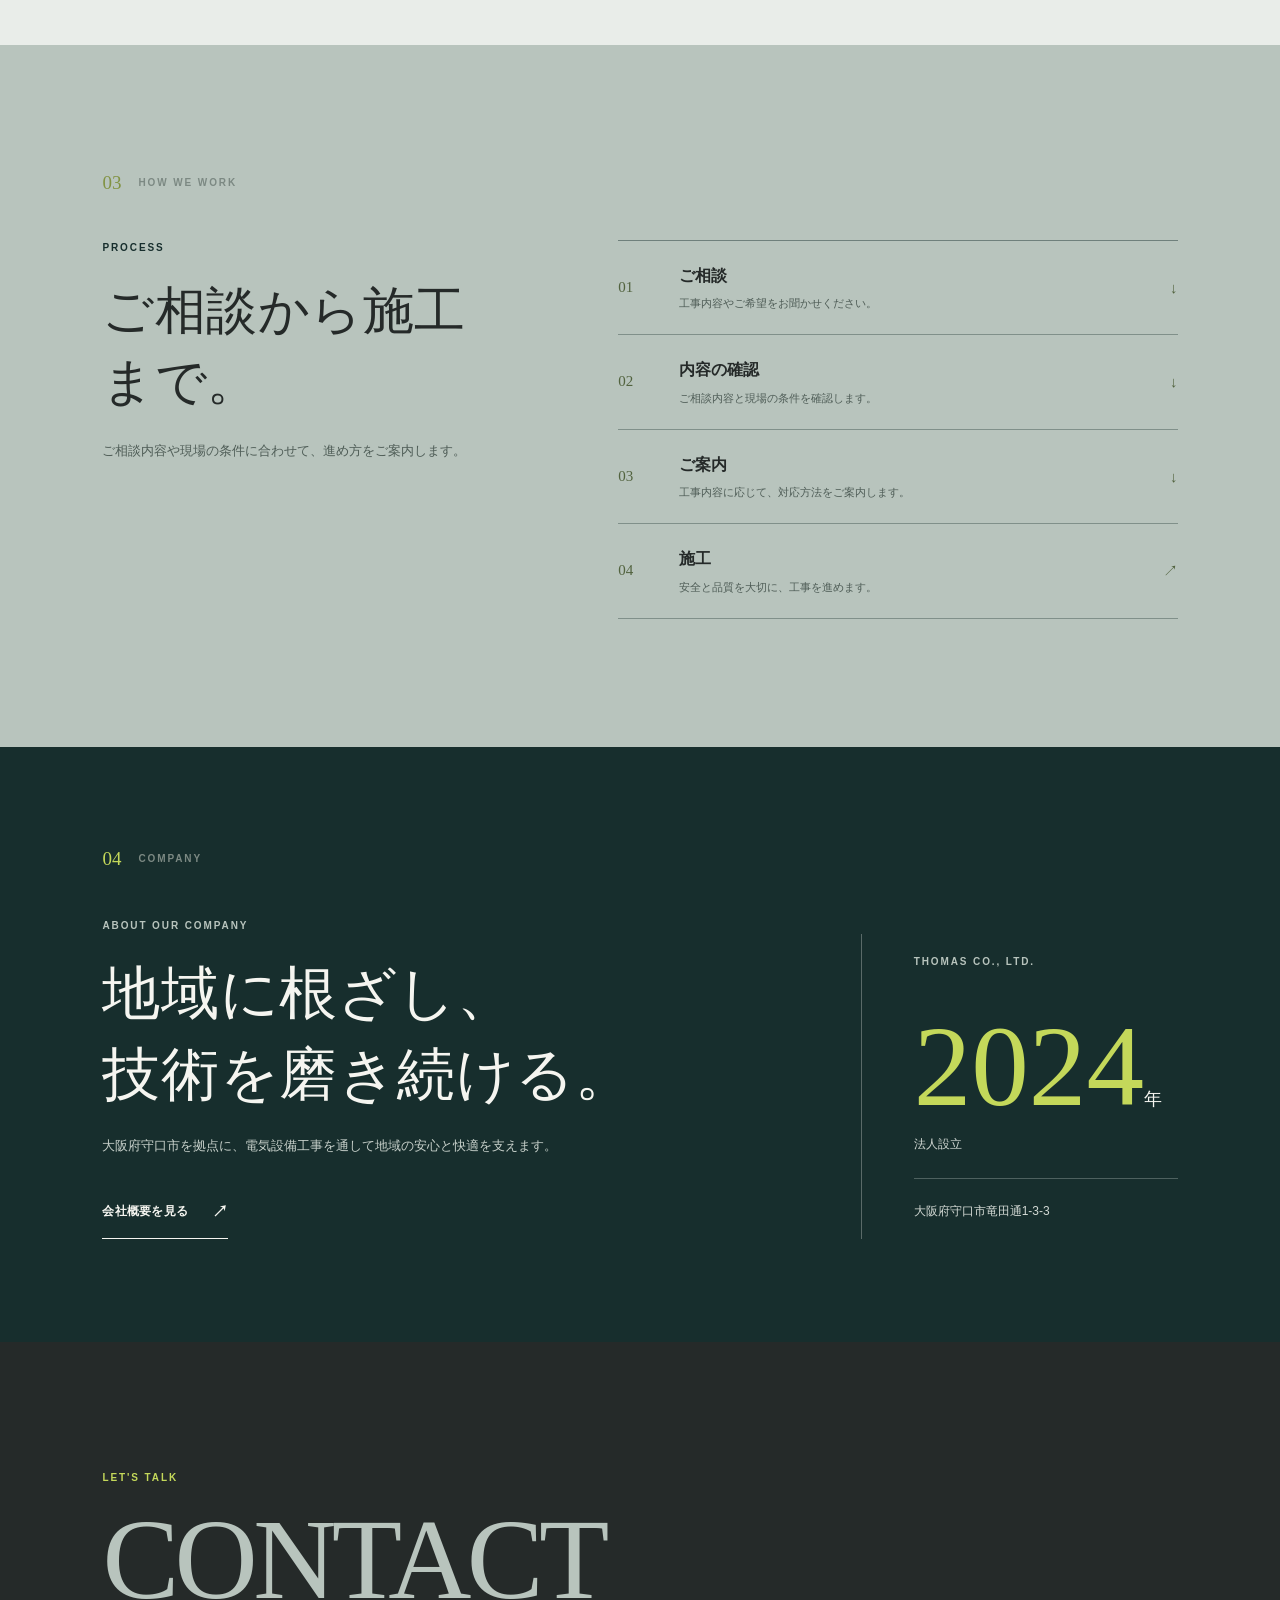
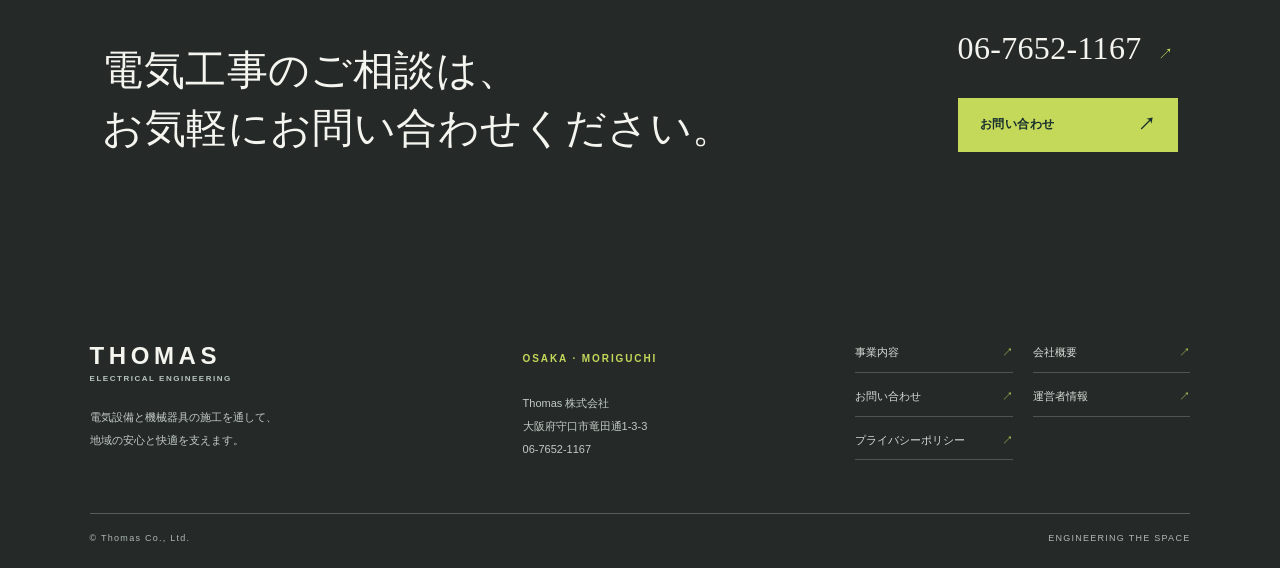
==== commit d00e8ee0: "Add files via upload" ====
--- a/index.html
+++ b/index.html
@@ -1,5 +1,5 @@
-<!doctype html><html lang="ja"><head><meta charset="utf-8"><meta name="viewport" content="width=device-width, initial-scale=1"><meta name="description" content="大阪府守口市のThomas株式会社。受変電設備工事、プラント電気工事、一般電気工事、機械器具設置、設計・施工管理を行います。"><meta property="og:type" content="website"><meta property="og:site_name" content="Thomas株式会社"><meta property="og:locale" content="ja_JP"><meta property="og:title" content="Thomas株式会社｜空間を支える電気設備工事"><meta property="og:description" content="大阪府守口市のThomas株式会社。受変電設備工事、プラント電気工事、一般電気工事、機械器具設置、設計・施工管理を行います。"><meta property="og:image" content="https://www.thomas112.com/images/hero-electrical-facility.webp"><meta name="twitter:card" content="summary_large_image"><title>Thomas株式会社｜空間を支える電気設備工事</title><link rel="stylesheet" href="./style.css"></head><body><header class="site-header"><a class="wordmark" href="./" aria-label="Thomas株式会社 ホーム"><span class="wordmark-main">THOMAS</span><span class="wordmark-sub">ELECTRICAL ENGINEERING</span></a><button class="menu-toggle" aria-expanded="false" aria-controls="main-nav" aria-label="メニューを開く"><span></span><span></span></button><nav id="main-nav" aria-label="メインナビゲーション"><a href="./事業内容/" >事業内容</a><a href="./会社概要/" >会社概要</a><a class="nav-contact" href="./お問い合わせ/" >お問い合わせ <span aria-hidden="true">↗</span></a></nav></header><main>
-<section class="home-hero"><img class="hero-image" src="./images/hero-electrical-facility.webp" alt="受変電設備が並ぶ明るい電気設備室" fetchpriority="high"><div class="hero-shade" aria-hidden="true"></div><div class="hero-content"><p class="hero-brand">THOMAS株式会社</p><p class="eyebrow">電気設備工事・プラント電気工事</p><h1 class="hero-title">電気の技術で、<br><span>安心と快適を支える。</span></h1><p class="hero-lead">受変電設備から一般電気工事、プラント設備まで。<br class="desktop-only">確かな施工で、暮らしとビジネスの基盤を支えます。</p><div class="hero-actions"><a class="button button-lime" href="./事業内容/">事業内容を見る <span aria-hidden="true">↗</span></a><a class="text-arrow text-arrow-light" href="./会社概要/">THOMASについて <span aria-hidden="true">↓</span></a></div></div><span class="hero-index" aria-hidden="true">01 — 04</span></section>
+<!doctype html><html lang="ja"><head><meta charset="utf-8"><meta name="viewport" content="width=device-width, initial-scale=1"><meta name="description" content="大阪府守口市のThomas株式会社。受変電設備工事、プラント電気工事、一般電気工事、機械器具設置、設計・施工管理を行います。"><meta property="og:type" content="website"><meta property="og:site_name" content="Thomas株式会社"><meta property="og:locale" content="ja_JP"><meta property="og:title" content="Thomas株式会社｜空間を支える電気設備工事"><meta property="og:description" content="大阪府守口市のThomas株式会社。受変電設備工事、プラント電気工事、一般電気工事、機械器具設置、設計・施工管理を行います。"><meta property="og:image" content="https://www.thomas112.com/images/hero-office-exterior.jpg"><meta name="twitter:card" content="summary_large_image"><title>Thomas株式会社｜空間を支える電気設備工事</title><link rel="stylesheet" href="./style.css?v=20261112-4"></head><body><header class="site-header"><a class="wordmark" href="./" aria-label="Thomas株式会社 ホーム"><span class="wordmark-main">THOMAS</span><span class="wordmark-sub">ELECTRICAL ENGINEERING</span></a><button class="menu-toggle" aria-expanded="false" aria-controls="main-nav" aria-label="メニューを開く"><span></span><span></span></button><nav id="main-nav" aria-label="メインナビゲーション"><a href="./事業内容/" >事業内容</a><a href="./会社概要/" >会社概要</a><a class="nav-contact" href="./お問い合わせ/" >お問い合わせ <span aria-hidden="true">↗</span></a></nav></header><main>
+<section class="home-hero"><img class="hero-image" src="./images/hero-office-exterior.jpg" alt="夕景に照らされたオフィスビルの外観" fetchpriority="high"><div class="hero-shade" aria-hidden="true"></div><div class="hero-content"><p class="hero-brand">THOMAS株式会社</p><p class="eyebrow">電気設備工事・プラント電気工事</p><h1 class="hero-title">電気の技術で、<br><span>安心と快適を。</span></h1><p class="hero-lead">受変電設備から一般電気工事、プラント設備まで。<br class="desktop-only">確かな施工で、暮らしとビジネスの基盤を支えます。</p><div class="hero-actions"><a class="button button-lime" href="./事業内容/">事業内容を見る <span aria-hidden="true">↗</span></a><a class="text-arrow text-arrow-light" href="./会社概要/">THOMASについて <span aria-hidden="true">↓</span></a></div></div><a class="hero-scroll" href="#about" aria-label="会社紹介へスクロール">SCROLL <span aria-hidden="true">↓</span></a><span class="hero-index" aria-hidden="true">01 — 04</span></section>
 <section class="about-section section-pad" id="about"><div class="section-meta"><span class="section-number">01</span><span class="micro-label">ABOUT THOMAS</span></div><div class="about-grid"><div class="about-title"><p class="eyebrow">A TRUSTED PARTNER</p><h2>一件一件に、<br>誠実な仕事を。</h2></div><div class="about-copy"><p class="large-copy">電気の仕事を通じて、<br>人と地域の毎日を支える。</p><p>お客様の立場に立った工事を第一に。小さな修繕から大型施工まで、丁寧な対応と安全性を大切にしながら、ご依頼に向き合っています。</p><a class="text-arrow" href="./会社概要/">会社の考え方・概要を見る <span aria-hidden="true">↗</span></a></div></div></section>
 <section class="business-section section-pad" id="business"><div class="section-heading"><div class="section-meta"><span class="section-number">02</span><span class="micro-label">WHAT WE DO</span></div><div class="section-heading-main"><p class="eyebrow">OUR BUSINESS</p><h2>電気と設備の力で、<br>空間の基盤をつくる。</h2></div><a class="text-arrow" href="./事業内容/">事業内容一覧 <span aria-hidden="true">↗</span></a></div><div class="business-grid">
 <a class="business-item business-item-large reveal" href="./事業内容/#power"><figure><img src="./images/service-switchgear-inspection.jpg" alt="配電盤点検のイメージ画像" loading="lazy"></figure><div class="business-item-copy"><span class="business-no">01</span><span class="business-en">POWER FACILITIES</span><h3>受変電設備・電気工事</h3><span class="business-link" aria-hidden="true">↗</span></div></a>
@@ -9,5 +9,5 @@
 </div></section>
 <section class="process-section section-pad"><div class="section-meta"><span class="section-number">03</span><span class="micro-label">HOW WE WORK</span></div><div class="process-layout"><div><p class="eyebrow">PROCESS</p><h2>ご相談から施工まで。</h2><p class="section-intro">ご相談内容や現場の条件に合わせて、進め方をご案内します。</p></div><ol class="process-list"><li><span class="process-no">01</span><div><h3>ご相談</h3><p>工事内容やご希望をお聞かせください。</p></div><span class="process-arrow" aria-hidden="true">↓</span></li><li><span class="process-no">02</span><div><h3>内容の確認</h3><p>ご相談内容と現場の条件を確認します。</p></div><span class="process-arrow" aria-hidden="true">↓</span></li><li><span class="process-no">03</span><div><h3>ご案内</h3><p>工事内容に応じて、対応方法をご案内します。</p></div><span class="process-arrow" aria-hidden="true">↓</span></li><li><span class="process-no">04</span><div><h3>施工</h3><p>安全と品質を大切に、工事を進めます。</p></div><span class="process-arrow" aria-hidden="true">↗</span></li></ol></div></section>
 <section class="company-strip"><div class="company-strip-copy"><div class="section-meta"><span class="section-number">04</span><span class="micro-label">COMPANY</span></div><p class="eyebrow">ABOUT OUR COMPANY</p><h2>地域に根ざし、<br>技術を磨き続ける。</h2><p>大阪府守口市を拠点に、電気設備工事を通して地域の安心と快適を支えます。</p><a class="text-arrow text-arrow-light" href="./会社概要/">会社概要を見る <span aria-hidden="true">↗</span></a></div><div class="company-strip-data"><span class="micro-label">THOMAS CO., LTD.</span><strong>2024<span>年</span></strong><p>法人設立</p><span class="company-data-rule"></span><p>大阪府守口市竜田通1-3-3</p></div></section>
-<section class="contact-cta section-pad"><div><p class="eyebrow">LET'S TALK</p><p class="contact-word">CONTACT</p><h2>電気工事のご相談は、<br>お気軽にお問い合わせください。</h2></div><a class="button button-lime" href="./お問い合わせ/">お問い合わせ <span aria-hidden="true">↗</span></a></section>
+<section class="contact-cta section-pad"><div><p class="eyebrow">LET'S TALK</p><p class="contact-word">CONTACT</p><h2>電気工事のご相談は、<br>お気軽にお問い合わせください。</h2></div><div class="contact-cta-actions"><a class="contact-cta-phone" href="tel:0676521167">06-7652-1167 <span aria-hidden="true">↗</span></a><a class="button button-lime" href="./お問い合わせ/">お問い合わせ <span aria-hidden="true">↗</span></a></div></section>
 </main><footer class="site-footer"><div class="footer-main"><div class="footer-identity"><a class="wordmark wordmark-footer" href="./" aria-label="Thomas株式会社 ホーム"><span class="wordmark-main">THOMAS</span><span class="wordmark-sub">ELECTRICAL ENGINEERING</span></a><p>電気設備と機械器具の施工を通して、<br>地域の安心と快適を支えます。</p></div><div class="footer-company"><span class="micro-label">OSAKA · MORIGUCHI</span><p>Thomas 株式会社<br>大阪府守口市竜田通1-3-3<br><a href="tel:0676521167">06-7652-1167</a></p></div><nav class="footer-links" aria-label="フッターナビゲーション"><a href="./事業内容/">事業内容 <span>↗</span></a><a href="./会社概要/">会社概要 <span>↗</span></a><a href="./お問い合わせ/">お問い合わせ <span>↗</span></a><a href="./概要/">運営者情報 <span>↗</span></a><a href="./プライバシーポリシー/">プライバシーポリシー <span>↗</span></a></nav></div><div class="footer-bottom"><span>© Thomas Co., Ltd.</span><span>ENGINEERING THE SPACE</span></div></footer><div class="mobile-contact" aria-label="お問い合わせ"><a href="tel:0676521167"><span>電話で相談</span><b aria-hidden="true">↗</b></a><a href="./お問い合わせ/"><span>お問い合わせ</span><b aria-hidden="true">→</b></a></div><script src="./site.js" defer></script></body></html>
--- a/style.css
+++ b/style.css
@@ -1,7 +1,7 @@
 :root{
   --deep-teal:#172E2D;
   --charcoal:#252A29;
-  --off-white:#F4F5F2;
+  --off-white:#F5F5F0;
   --sage-gray:#B8C4BD;
   --muted-lime:#C4D85A;
   --white:#fff;
@@ -65,6 +65,9 @@
 .hero-actions{display:flex;align-items:center;gap:34px;margin-top:34px}
 .hero-actions .button{min-width:200px}
 .hero-index{position:absolute;right:5.5vw;bottom:42px;font-family:var(--serif);font-size:13px;letter-spacing:.16em;color:rgba(244,245,242,.75)}
+.hero-scroll{position:absolute;z-index:1;left:50%;bottom:34px;width:max-content;transform:translateX(-50%);display:flex;align-items:center;gap:10px;color:rgba(244,245,242,.78);font-size:9px;letter-spacing:.2em;transition:color .2s ease}
+.hero-scroll span{color:var(--muted-lime);font-size:14px;transition:transform .2s ease}
+.hero-scroll:hover{color:var(--white)}.hero-scroll:hover span{transform:translateY(3px)}
 @keyframes hero-settle{from{transform:scale(1.035);opacity:.8}to{transform:scale(1);opacity:1}}
 
 /* About / editorial split */
@@ -135,6 +138,10 @@
 .contact-cta h2{font-size:clamp(26px,3.2vw,43px);margin-top:0}
 .contact-word{font-family:var(--serif);font-size:clamp(52px,9vw,118px);line-height:.95;letter-spacing:-.04em;color:var(--sage-gray);margin:0 0 28px}
 .contact-cta .button{min-width:220px;margin-bottom:5px}
+.contact-cta-actions{display:flex;flex-direction:column;align-items:flex-start;gap:20px}
+.contact-cta-phone{font-family:var(--serif);font-size:clamp(24px,2.5vw,34px);letter-spacing:.01em;white-space:nowrap;transition:color .2s ease}
+.contact-cta-phone span{font-family:var(--sans);font-size:15px;color:var(--muted-lime);margin-left:8px}
+.contact-cta-phone:hover{color:var(--muted-lime)}
 
 /* Interior page openings */
 .page-intro{min-height:410px;padding:90px clamp(24px,9vw,136px);display:flex;justify-content:space-between;align-items:center;position:relative;overflow:hidden}
@@ -252,7 +259,7 @@
  html{scroll-padding-top:70px}
  body{font-size:14px;padding-bottom:67px}
  .site-header{height:70px;padding:0 20px}
- .wordmark-main{font-size:18px}.wordmark-sub{font-size:7px}
+ .wordmark-main{font-size:18px}.wordmark-sub{font-size:8px}
  .menu-toggle{display:flex;width:42px;height:42px;border:1px solid #cbd2cc;background:transparent;align-items:center;justify-content:center;flex-direction:column;gap:5px;z-index:25;cursor:pointer}
  .menu-toggle span{display:block;width:17px;height:1px;background:var(--deep-teal);transition:transform .2s ease}
  .menu-toggle[aria-expanded=true] span:first-child{transform:translateY(3px) rotate(45deg)}
@@ -269,18 +276,19 @@
  .section-heading-main h2,.about-title h2,.process-layout h2,.company-strip h2{font-size:38px}
  .section-heading>.text-arrow{margin-top:22px}
  .home-hero{height:auto;min-height:calc(100svh - 70px);min-height:max(650px,calc(100svh - 70px));align-items:center}
- .hero-image{object-position:52% center}
+ .hero-image{object-position:72% center}
  .hero-shade{background:linear-gradient(90deg,rgba(14,37,35,.72),rgba(20,42,39,.48)),linear-gradient(0deg,rgba(12,28,27,.38),transparent 62%)}
  .hero-content{width:auto;margin:0;padding:56px 24px 82px}
- .hero-brand{font-size:14px;margin-bottom:12px}
- .home-hero .eyebrow{font-size:11px;letter-spacing:.09em;margin-bottom:19px}
+ .hero-brand{font-size:15px;margin-bottom:12px}
+ .home-hero .eyebrow{font-size:12px;letter-spacing:.075em;margin-bottom:19px}
  .hero-title{font-size:clamp(32px,8.6vw,40px);line-height:1.48;letter-spacing:.015em;margin-bottom:16px}
  .hero-lead{font-size:12px;line-height:1.9}
  .desktop-only{display:none}
  .hero-actions{align-items:flex-start;flex-direction:column;gap:17px;margin-top:24px}
  .hero-actions .button{min-width:190px;min-height:49px}
  .hero-actions .text-arrow{font-size:11px;padding:7px 0}
- .hero-index{right:22px;bottom:30px;font-size:11px}
+ .hero-index{display:none}
+ .hero-scroll{top:82%;right:22px;bottom:auto;left:auto;width:max-content;transform:none;font-size:9px}
   .about-section>.section-meta,.business-section>.section-heading,.process-section>.section-meta,.values-section>.section-meta,.philosophy-section>.section-meta,.company-info-section>.section-meta,.contact-form-section>.section-meta,.policy-section>.section-meta{margin-bottom:32px}
  .about-grid{display:flex;flex-direction:column;align-items:stretch;gap:17px}
  .about-title{padding-bottom:0}.about-title h2{font-size:43px}.about-title .eyebrow{margin-bottom:10px}
@@ -291,7 +299,7 @@
  .business-item figure,.business-item-large figure,.business-item-tall figure,.business-item-offset figure,.business-item-wide figure{height:auto;aspect-ratio:1.28}
  .business-item-tall figure{aspect-ratio:1.05}
  .business-item-copy{padding-top:14px;grid-template-columns:35px 1fr;column-gap:10px;margin-top:10px}
- .business-no{font-size:17px}.business-en{font-size:8px}.business-item h3{font-size:17px}.business-link{top:14px}
+ .business-no{font-size:17px}.business-en{font-size:9px}.business-item h3{font-size:17px}.business-link{top:14px}
  .process-section>.section-meta{margin-bottom:27px}
  .process-layout{display:block}.process-layout h2{font-size:34px}.section-intro{font-size:12px;margin:14px 0 23px}
  .process-list li{grid-template-columns:34px 1fr 16px;padding:16px 0;gap:10px}.process-list h3{font-size:14px}.process-list p{font-size:10px}
@@ -302,7 +310,9 @@
  .contact-cta{display:block;padding:70px 24px}
  .contact-word{font-size:72px;margin-bottom:23px}
  .contact-cta h2{font-size:25px;line-height:1.65}
- .contact-cta .button{margin-top:25px;min-width:195px}
+ .contact-cta-actions{margin-top:27px;gap:15px}
+ .contact-cta-phone{font-size:25px}
+ .contact-cta .button{margin-top:0;min-width:195px}
  .page-intro{min-height:350px;padding:70px 24px}
  .company-page-hero{display:flex;flex-direction:column;align-items:stretch;padding:0;min-height:0}.company-page-hero .page-intro-inner{padding:62px 24px 40px}.company-hero-visual{height:240px;min-height:240px}.company-hero-visual img{height:240px;min-height:240px;object-position:center 52%}
  .page-intro h1{font-size:56px}
@@ -320,7 +330,7 @@
  .philosophy-content h2{font-size:42px;line-height:1.5}.philosophy-content>p:last-child{font-size:12px}
  .values-content{display:block}.values-content article+article{margin-top:42px}.values-content article h2{font-size:19px}
  .values-content li{font-size:12px;padding:14px 0;grid-template-columns:25px 1fr;gap:8px}
- .company-info-content>.eyebrow{font-size:9px}.company-info-content>h2{font-size:31px;margin-bottom:22px}
+ .company-info-content>.eyebrow{font-size:10px}.company-info-content>h2{font-size:31px;margin-bottom:22px}
  .info-list{grid-template-columns:100px 1fr}.info-list dt,.info-list dd{font-size:11px;padding:13px 7px;line-height:1.9;overflow-wrap:anywhere}
  .history-heading{font-size:22px!important;margin:45px 0 15px!important}
  .history-list{grid-template-columns:100px 1fr}
@@ -338,7 +348,7 @@
  .footer-main{display:flex;flex-direction:column;gap:30px;padding-bottom:34px}
  .footer-identity>p,.footer-company p{font-size:10px;margin-top:15px}
  .footer-links{width:100%;grid-template-columns:1fr 1fr;gap:12px}
- .footer-bottom{font-size:8px;letter-spacing:.08em}
+ .footer-bottom{font-size:9px;letter-spacing:.08em}
  .mobile-contact{display:grid;grid-template-columns:1fr 1fr;gap:8px;position:fixed;z-index:30;left:0;right:0;bottom:0;padding:8px 12px calc(8px + env(safe-area-inset-bottom));background:rgba(244,245,242,.96);backdrop-filter:blur(12px);box-shadow:0 -5px 20px rgba(23,46,45,.12)}
  .mobile-contact a{min-height:47px;padding:0 12px;display:flex;align-items:center;justify-content:center;gap:11px;background:var(--deep-teal);color:var(--off-white);font-size:11px;font-weight:600}
  .mobile-contact a:first-child{background:#dfe5df;color:var(--deep-teal)}
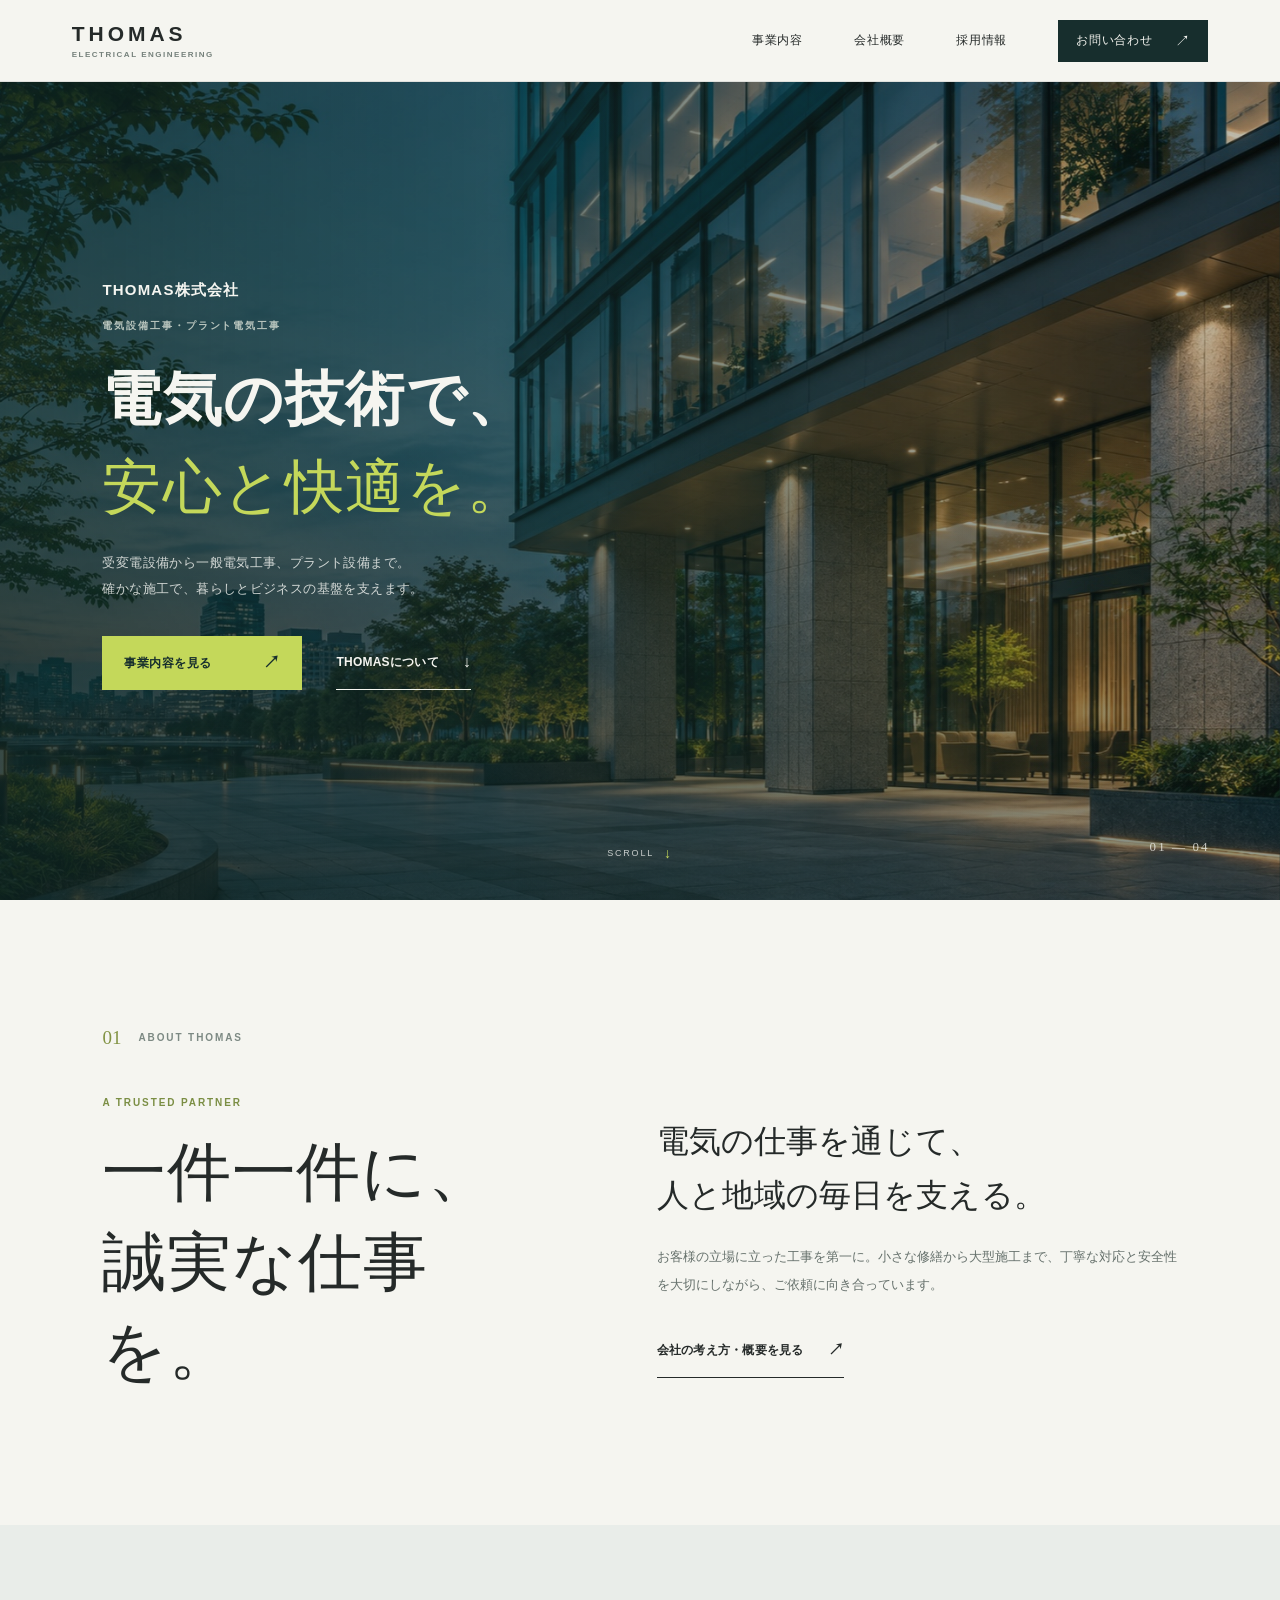
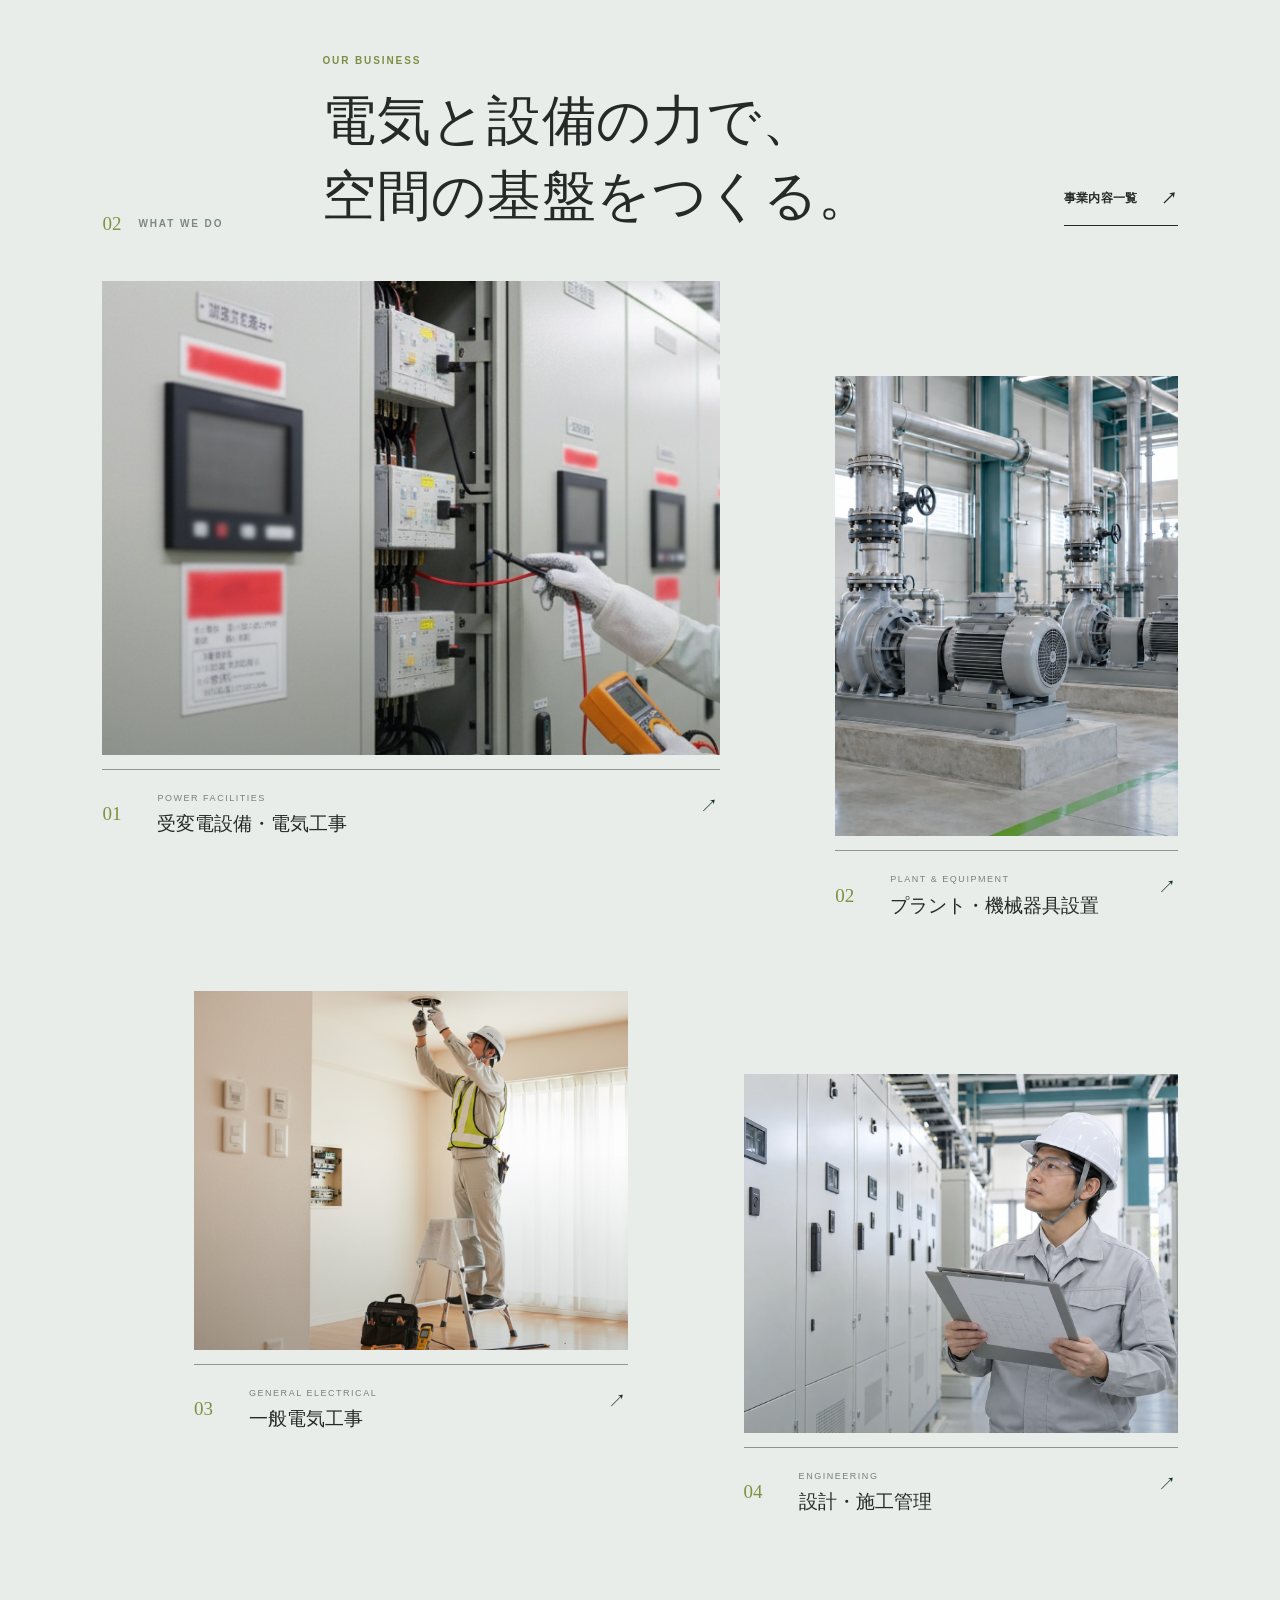
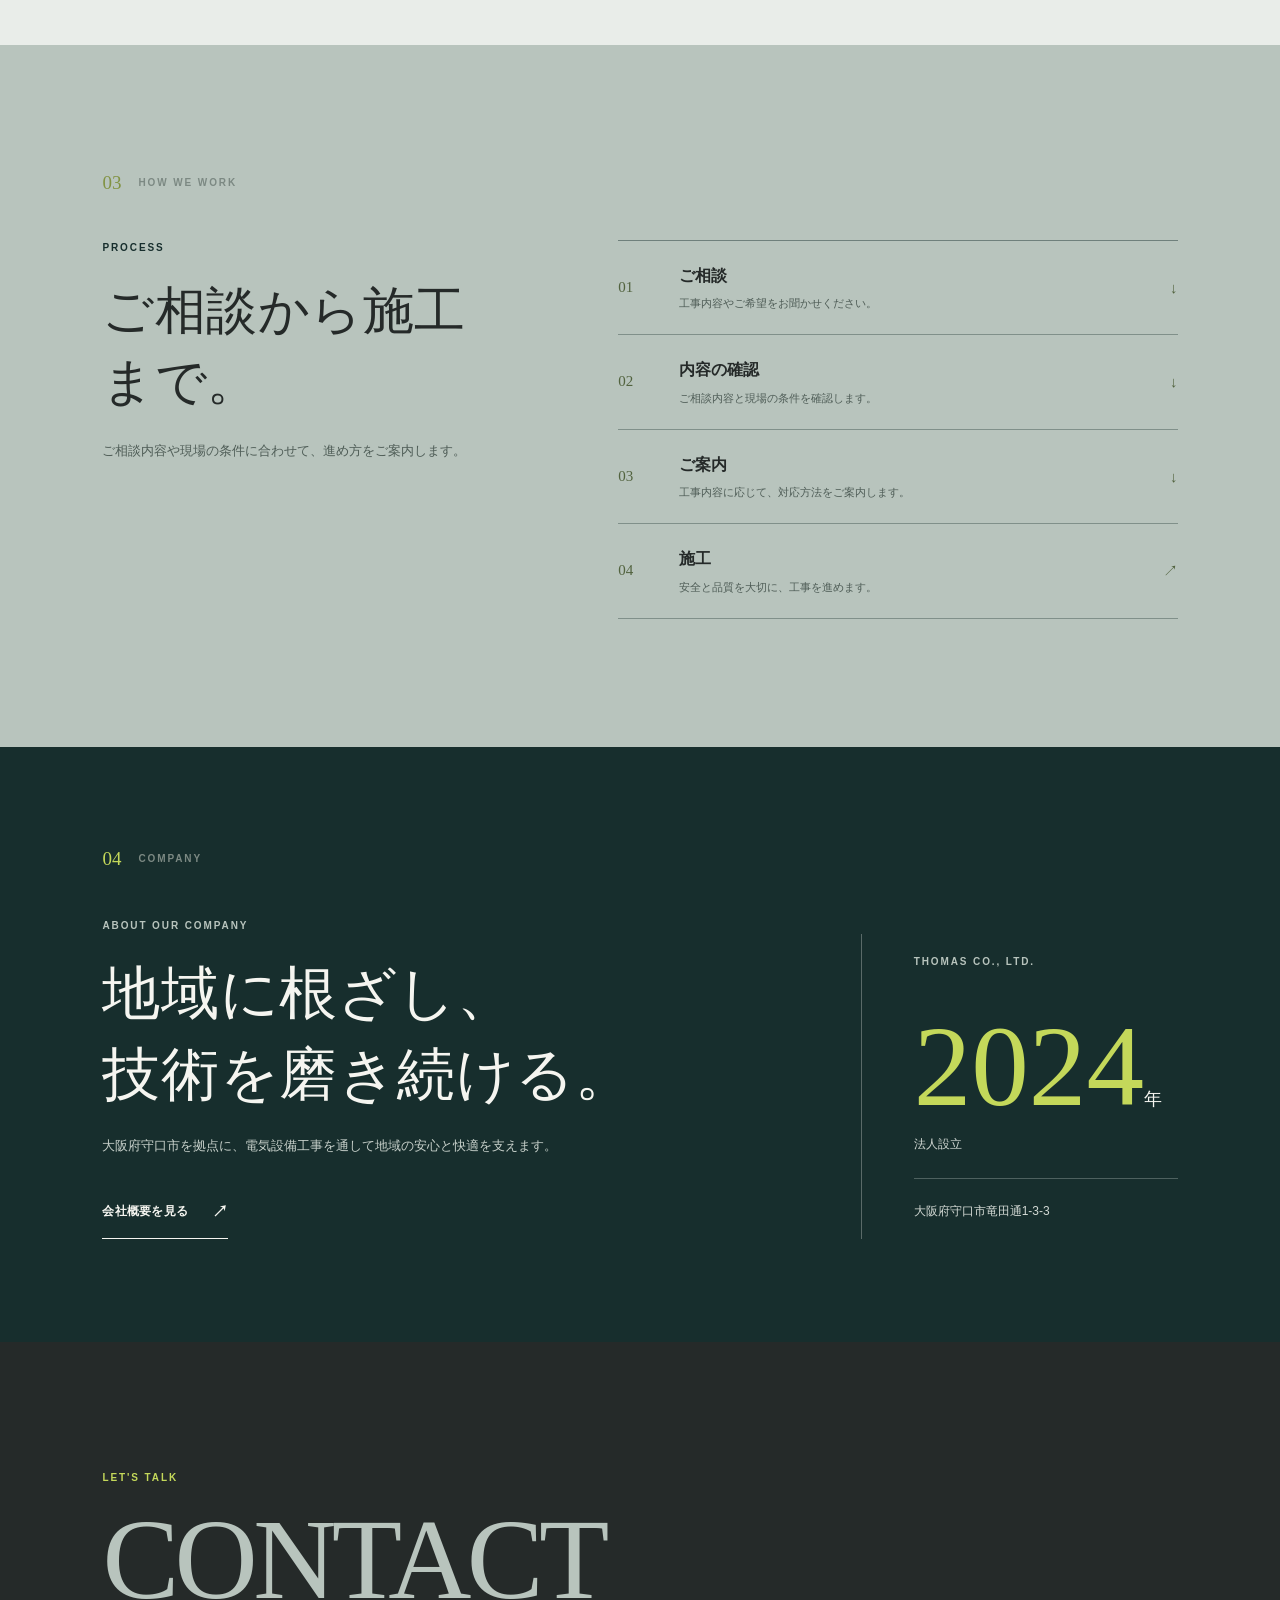
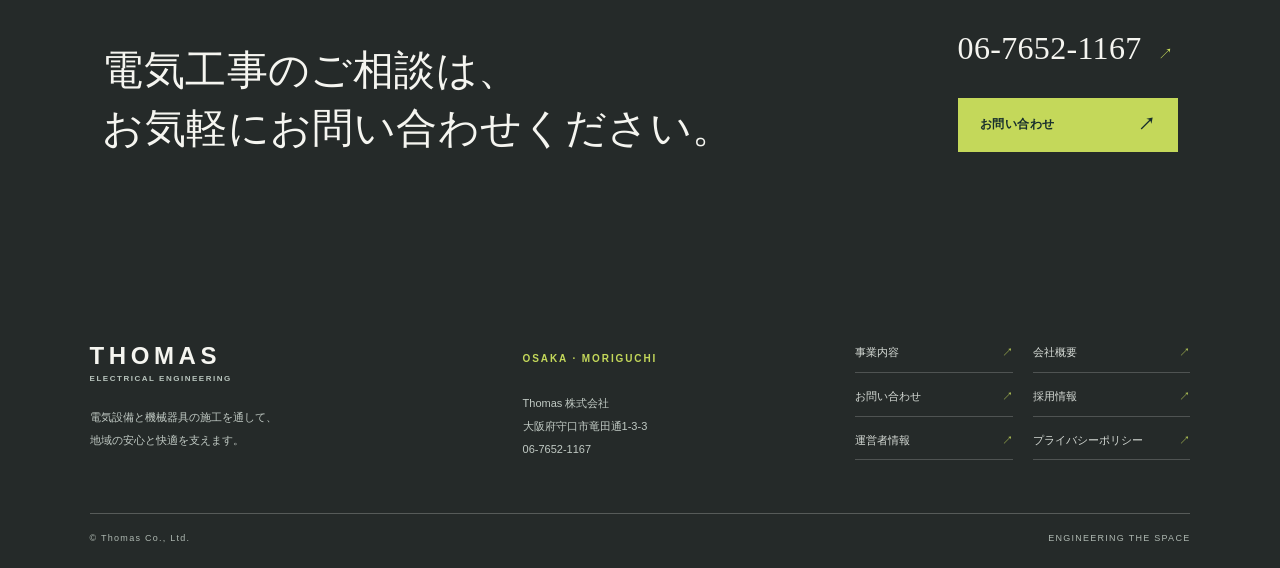
==== commit e0f558ac: "Add files via upload" ====
--- a/index.html
+++ b/index.html
@@ -1,13 +1,20 @@
-<!doctype html><html lang="ja"><head><meta charset="utf-8"><meta name="viewport" content="width=device-width, initial-scale=1"><meta name="description" content="大阪府守口市のThomas株式会社。受変電設備工事、プラント電気工事、一般電気工事、機械器具設置、設計・施工管理を行います。"><meta property="og:type" content="website"><meta property="og:site_name" content="Thomas株式会社"><meta property="og:locale" content="ja_JP"><meta property="og:title" content="Thomas株式会社｜空間を支える電気設備工事"><meta property="og:description" content="大阪府守口市のThomas株式会社。受変電設備工事、プラント電気工事、一般電気工事、機械器具設置、設計・施工管理を行います。"><meta property="og:image" content="https://www.thomas112.com/images/hero-office-exterior.jpg"><meta name="twitter:card" content="summary_large_image"><title>Thomas株式会社｜空間を支える電気設備工事</title><link rel="stylesheet" href="./style.css?v=20261112-4"></head><body><header class="site-header"><a class="wordmark" href="./" aria-label="Thomas株式会社 ホーム"><span class="wordmark-main">THOMAS</span><span class="wordmark-sub">ELECTRICAL ENGINEERING</span></a><button class="menu-toggle" aria-expanded="false" aria-controls="main-nav" aria-label="メニューを開く"><span></span><span></span></button><nav id="main-nav" aria-label="メインナビゲーション"><a href="./事業内容/" >事業内容</a><a href="./会社概要/" >会社概要</a><a class="nav-contact" href="./お問い合わせ/" >お問い合わせ <span aria-hidden="true">↗</span></a></nav></header><main>
-<section class="home-hero"><img class="hero-image" src="./images/hero-office-exterior.jpg" alt="夕景に照らされたオフィスビルの外観" fetchpriority="high"><div class="hero-shade" aria-hidden="true"></div><div class="hero-content"><p class="hero-brand">THOMAS株式会社</p><p class="eyebrow">電気設備工事・プラント電気工事</p><h1 class="hero-title">電気の技術で、<br><span>安心と快適を。</span></h1><p class="hero-lead">受変電設備から一般電気工事、プラント設備まで。<br class="desktop-only">確かな施工で、暮らしとビジネスの基盤を支えます。</p><div class="hero-actions"><a class="button button-lime" href="./事業内容/">事業内容を見る <span aria-hidden="true">↗</span></a><a class="text-arrow text-arrow-light" href="./会社概要/">THOMASについて <span aria-hidden="true">↓</span></a></div></div><a class="hero-scroll" href="#about" aria-label="会社紹介へスクロール">SCROLL <span aria-hidden="true">↓</span></a><span class="hero-index" aria-hidden="true">01 — 04</span></section>
+<!doctype html><html lang="ja"><head><meta charset="utf-8"><meta name="viewport" content="width=device-width, initial-scale=1"><meta name="description" content="大阪府守口市を拠点とするThomas株式会社。受変電設備工事、プラント電気工事、一般電気工事、機械器具設置、設計・施工管理に対応します。"><meta property="og:type" content="website"><meta property="og:site_name" content="Thomas株式会社"><meta property="og:locale" content="ja_JP"><meta property="og:title" content="Thomas株式会社｜大阪・守口市の電気設備工事"><meta property="og:description" content="大阪府守口市を拠点とするThomas株式会社。受変電設備工事、プラント電気工事、一般電気工事、機械器具設置、設計・施工管理に対応します。"><meta property="og:image" content="https://www.thomas-112.com/images/hero-office-exterior.jpg"><meta name="twitter:card" content="summary_large_image"><title>Thomas株式会社｜大阪・守口市の電気設備工事</title><link rel="stylesheet" href="./style.css?v=20261113-1"><link rel="canonical" href="https://www.thomas-112.com/">
+<meta property="og:url" content="https://www.thomas-112.com/">
+<meta property="og:image:alt" content="夕景に照らされたオフィスビルの外観">
+<meta name="twitter:title" content="Thomas株式会社｜大阪・守口市の電気設備工事">
+<meta name="twitter:description" content="大阪府守口市を拠点とするThomas株式会社。受変電設備工事、プラント電気工事、一般電気工事、機械器具設置、設計・施工管理に対応します。">
+<meta name="twitter:image" content="https://www.thomas-112.com/images/hero-office-exterior.jpg">
+<script type="application/ld+json">{"@context":"https://schema.org","@type":"Organization","@id":"https://www.thomas-112.com/#organization","name":"Thomas株式会社","legalName":"Thomas 株式会社","url":"https://www.thomas-112.com/","telephone":"06-7652-1167","address":{"@type":"PostalAddress","streetAddress":"竜田通1-3-3","addressLocality":"守口市","addressRegion":"大阪府","addressCountry":"JP"},"description":"大阪府守口市を拠点に、受変電設備工事、プラント電気工事、一般電気工事、機械器具設置、設計・施工管理を行います。"}</script>
+</head><body><header class="site-header"><a class="wordmark" href="./" aria-label="Thomas株式会社 ホーム"><span class="wordmark-main">THOMAS</span><span class="wordmark-sub">ELECTRICAL ENGINEERING</span></a><button class="menu-toggle" aria-expanded="false" aria-controls="main-nav" aria-label="メニューを開く"><span></span><span></span></button><nav id="main-nav" aria-label="メインナビゲーション"><a href="./事業内容/" >事業内容</a><a href="./会社概要/" >会社概要</a><a href="./recruit/">採用情報</a><a class="nav-contact" href="./お問い合わせ/" >お問い合わせ <span aria-hidden="true">↗</span></a></nav></header><main>
+<section class="home-hero"><img class="hero-image" src="./images/hero-office-exterior.jpg" alt="夕景に照らされたオフィスビルの外観" fetchpriority="high" width="1672" height="941"><div class="hero-shade" aria-hidden="true"></div><div class="hero-content"><p class="hero-brand">THOMAS株式会社</p><p class="eyebrow">電気設備工事・プラント電気工事</p><h1 class="hero-title">電気の技術で、<br><span>安心と快適を。</span></h1><p class="hero-lead">受変電設備から一般電気工事、プラント設備まで。<br class="desktop-only">確かな施工で、暮らしとビジネスの基盤を支えます。</p><div class="hero-actions"><a class="button button-lime" href="./事業内容/">事業内容を見る <span aria-hidden="true">↗</span></a><a class="text-arrow text-arrow-light" href="./会社概要/">THOMASについて <span aria-hidden="true">↓</span></a></div></div><a class="hero-scroll" href="#about" aria-label="会社紹介へスクロール">SCROLL <span aria-hidden="true">↓</span></a><span class="hero-index" aria-hidden="true">01 — 04</span></section>
 <section class="about-section section-pad" id="about"><div class="section-meta"><span class="section-number">01</span><span class="micro-label">ABOUT THOMAS</span></div><div class="about-grid"><div class="about-title"><p class="eyebrow">A TRUSTED PARTNER</p><h2>一件一件に、<br>誠実な仕事を。</h2></div><div class="about-copy"><p class="large-copy">電気の仕事を通じて、<br>人と地域の毎日を支える。</p><p>お客様の立場に立った工事を第一に。小さな修繕から大型施工まで、丁寧な対応と安全性を大切にしながら、ご依頼に向き合っています。</p><a class="text-arrow" href="./会社概要/">会社の考え方・概要を見る <span aria-hidden="true">↗</span></a></div></div></section>
 <section class="business-section section-pad" id="business"><div class="section-heading"><div class="section-meta"><span class="section-number">02</span><span class="micro-label">WHAT WE DO</span></div><div class="section-heading-main"><p class="eyebrow">OUR BUSINESS</p><h2>電気と設備の力で、<br>空間の基盤をつくる。</h2></div><a class="text-arrow" href="./事業内容/">事業内容一覧 <span aria-hidden="true">↗</span></a></div><div class="business-grid">
-<a class="business-item business-item-large reveal" href="./事業内容/#power"><figure><img src="./images/service-switchgear-inspection.jpg" alt="配電盤点検のイメージ画像" loading="lazy"></figure><div class="business-item-copy"><span class="business-no">01</span><span class="business-en">POWER FACILITIES</span><h3>受変電設備・電気工事</h3><span class="business-link" aria-hidden="true">↗</span></div></a>
-<a class="business-item business-item-tall reveal" href="./事業内容/#plant"><figure><img src="./images/service-plant-equipment.webp" alt="プラント設備のイメージ画像" loading="lazy"></figure><div class="business-item-copy"><span class="business-no">02</span><span class="business-en">PLANT & EQUIPMENT</span><h3>プラント・機械器具設置</h3><span class="business-link" aria-hidden="true">↗</span></div></a>
-<a class="business-item business-item-offset reveal" href="./事業内容/#general"><figure><img src="./images/service-general-electrical.jpg" alt="一般電気工事のイメージ画像" loading="lazy"></figure><div class="business-item-copy"><span class="business-no">03</span><span class="business-en">GENERAL ELECTRICAL</span><h3>一般電気工事</h3><span class="business-link" aria-hidden="true">↗</span></div></a>
-<a class="business-item business-item-wide reveal" href="./事業内容/#engineering"><figure><img src="./images/service-construction-management.webp" alt="設計・施工管理のイメージ画像" loading="lazy"></figure><div class="business-item-copy"><span class="business-no">04</span><span class="business-en">ENGINEERING</span><h3>設計・施工管理</h3><span class="business-link" aria-hidden="true">↗</span></div></a>
+<a class="business-item business-item-large reveal" href="./事業内容/#power"><figure><img src="./images/service-switchgear-inspection.jpg" alt="配電盤点検のイメージ画像" loading="lazy" width="603" height="896" decoding="async"></figure><div class="business-item-copy"><span class="business-no">01</span><span class="business-en">POWER FACILITIES</span><h3>受変電設備・電気工事</h3><span class="business-link" aria-hidden="true">↗</span></div></a>
+<a class="business-item business-item-tall reveal" href="./事業内容/#plant"><figure><img src="./images/service-plant-equipment.webp" alt="プラント設備のイメージ画像" loading="lazy" width="1536" height="1024" decoding="async"></figure><div class="business-item-copy"><span class="business-no">02</span><span class="business-en">PLANT & EQUIPMENT</span><h3>プラント・機械器具設置</h3><span class="business-link" aria-hidden="true">↗</span></div></a>
+<a class="business-item business-item-offset reveal" href="./事業内容/#general"><figure><img src="./images/service-general-electrical.jpg" alt="一般電気工事のイメージ画像" loading="lazy" width="1200" height="1200" decoding="async"></figure><div class="business-item-copy"><span class="business-no">03</span><span class="business-en">GENERAL ELECTRICAL</span><h3>一般電気工事</h3><span class="business-link" aria-hidden="true">↗</span></div></a>
+<a class="business-item business-item-wide reveal" href="./事業内容/#engineering"><figure><img src="./images/service-construction-management.webp" alt="設計・施工管理のイメージ画像" loading="lazy" width="1536" height="1024" decoding="async"></figure><div class="business-item-copy"><span class="business-no">04</span><span class="business-en">ENGINEERING</span><h3>設計・施工管理</h3><span class="business-link" aria-hidden="true">↗</span></div></a>
 </div></section>
 <section class="process-section section-pad"><div class="section-meta"><span class="section-number">03</span><span class="micro-label">HOW WE WORK</span></div><div class="process-layout"><div><p class="eyebrow">PROCESS</p><h2>ご相談から施工まで。</h2><p class="section-intro">ご相談内容や現場の条件に合わせて、進め方をご案内します。</p></div><ol class="process-list"><li><span class="process-no">01</span><div><h3>ご相談</h3><p>工事内容やご希望をお聞かせください。</p></div><span class="process-arrow" aria-hidden="true">↓</span></li><li><span class="process-no">02</span><div><h3>内容の確認</h3><p>ご相談内容と現場の条件を確認します。</p></div><span class="process-arrow" aria-hidden="true">↓</span></li><li><span class="process-no">03</span><div><h3>ご案内</h3><p>工事内容に応じて、対応方法をご案内します。</p></div><span class="process-arrow" aria-hidden="true">↓</span></li><li><span class="process-no">04</span><div><h3>施工</h3><p>安全と品質を大切に、工事を進めます。</p></div><span class="process-arrow" aria-hidden="true">↗</span></li></ol></div></section>
 <section class="company-strip"><div class="company-strip-copy"><div class="section-meta"><span class="section-number">04</span><span class="micro-label">COMPANY</span></div><p class="eyebrow">ABOUT OUR COMPANY</p><h2>地域に根ざし、<br>技術を磨き続ける。</h2><p>大阪府守口市を拠点に、電気設備工事を通して地域の安心と快適を支えます。</p><a class="text-arrow text-arrow-light" href="./会社概要/">会社概要を見る <span aria-hidden="true">↗</span></a></div><div class="company-strip-data"><span class="micro-label">THOMAS CO., LTD.</span><strong>2024<span>年</span></strong><p>法人設立</p><span class="company-data-rule"></span><p>大阪府守口市竜田通1-3-3</p></div></section>
 <section class="contact-cta section-pad"><div><p class="eyebrow">LET'S TALK</p><p class="contact-word">CONTACT</p><h2>電気工事のご相談は、<br>お気軽にお問い合わせください。</h2></div><div class="contact-cta-actions"><a class="contact-cta-phone" href="tel:0676521167">06-7652-1167 <span aria-hidden="true">↗</span></a><a class="button button-lime" href="./お問い合わせ/">お問い合わせ <span aria-hidden="true">↗</span></a></div></section>
-</main><footer class="site-footer"><div class="footer-main"><div class="footer-identity"><a class="wordmark wordmark-footer" href="./" aria-label="Thomas株式会社 ホーム"><span class="wordmark-main">THOMAS</span><span class="wordmark-sub">ELECTRICAL ENGINEERING</span></a><p>電気設備と機械器具の施工を通して、<br>地域の安心と快適を支えます。</p></div><div class="footer-company"><span class="micro-label">OSAKA · MORIGUCHI</span><p>Thomas 株式会社<br>大阪府守口市竜田通1-3-3<br><a href="tel:0676521167">06-7652-1167</a></p></div><nav class="footer-links" aria-label="フッターナビゲーション"><a href="./事業内容/">事業内容 <span>↗</span></a><a href="./会社概要/">会社概要 <span>↗</span></a><a href="./お問い合わせ/">お問い合わせ <span>↗</span></a><a href="./概要/">運営者情報 <span>↗</span></a><a href="./プライバシーポリシー/">プライバシーポリシー <span>↗</span></a></nav></div><div class="footer-bottom"><span>© Thomas Co., Ltd.</span><span>ENGINEERING THE SPACE</span></div></footer><div class="mobile-contact" aria-label="お問い合わせ"><a href="tel:0676521167"><span>電話で相談</span><b aria-hidden="true">↗</b></a><a href="./お問い合わせ/"><span>お問い合わせ</span><b aria-hidden="true">→</b></a></div><script src="./site.js" defer></script></body></html>
+</main><footer class="site-footer"><div class="footer-main"><div class="footer-identity"><a class="wordmark wordmark-footer" href="./" aria-label="Thomas株式会社 ホーム"><span class="wordmark-main">THOMAS</span><span class="wordmark-sub">ELECTRICAL ENGINEERING</span></a><p>電気設備と機械器具の施工を通して、<br>地域の安心と快適を支えます。</p></div><div class="footer-company"><span class="micro-label">OSAKA · MORIGUCHI</span><p>Thomas 株式会社<br>大阪府守口市竜田通1-3-3<br><a href="tel:0676521167">06-7652-1167</a></p></div><nav class="footer-links" aria-label="フッターナビゲーション"><a href="./事業内容/">事業内容 <span>↗</span></a><a href="./会社概要/">会社概要 <span>↗</span></a><a href="./お問い合わせ/">お問い合わせ <span>↗</span></a><a href="./recruit/">採用情報 <span>↗</span></a><a href="./概要/">運営者情報 <span>↗</span></a><a href="./プライバシーポリシー/">プライバシーポリシー <span>↗</span></a></nav></div><div class="footer-bottom"><span>© Thomas Co., Ltd.</span><span>ENGINEERING THE SPACE</span></div></footer><div class="mobile-contact" aria-label="お問い合わせ"><a href="tel:0676521167"><span>電話で相談</span><b aria-hidden="true">↗</b></a><a href="./お問い合わせ/"><span>お問い合わせ</span><b aria-hidden="true">→</b></a></div><script src="./site.js" defer></script></body></html>
--- a/style.css
+++ b/style.css
@@ -227,6 +227,36 @@
 .draft-notice strong{font-size:12px}
 .draft-notice p{font-size:11px;line-height:1.9;color:var(--muted);margin:7px 0 0}
 
+/* Recruitment page */
+.recruit-hero{min-height:420px}
+.recruit-hero .page-intro-inner{max-width:var(--measure)}
+.recruit-hero .page-lead{font-size:clamp(24px,3vw,40px);line-height:1.65}
+.recruit-hero .page-intro-number{font-size:clamp(42px,8vw,112px);letter-spacing:.06em}
+.recruit-intro,.recruit-values{display:grid;grid-template-columns:190px 1fr;gap:5vw;background:var(--off-white)}
+.recruit-intro-copy,.recruit-values-copy{max-width:800px}
+.recruit-intro-copy h2,.recruit-values-copy h2{font-size:clamp(34px,4.5vw,58px);font-weight:500;line-height:1.5;margin:0 0 22px}
+.recruit-intro-copy>p:last-of-type,.recruit-values-copy>p:not(.eyebrow){font-size:14px;line-height:2.2;color:var(--muted);max-width:700px}
+.recruit-work{display:grid;grid-template-columns:190px 1fr;gap:5vw;background:#e9ede9}
+.recruit-section-heading{grid-column:2;grid-row:1}
+.recruit-section-heading h2{font-size:clamp(32px,4vw,50px);font-weight:500;margin:0 0 10px}
+.recruit-section-heading>p:last-child{font-size:13px;line-height:2;color:#59645e;max-width:620px}
+.recruit-work-list{grid-column:2;grid-row:2;list-style:none;padding:0;margin:18px 0 0;border-top:1px solid rgba(23,46,45,.4)}
+.recruit-work-list li{display:grid;grid-template-columns:52px 1fr;border-bottom:1px solid rgba(23,46,45,.3);align-items:center;min-height:68px;gap:15px}
+.recruit-work-list li>span{font-family:var(--serif);font-size:17px;color:#71843a}
+.recruit-work-list a{display:flex;justify-content:space-between;align-items:center;font-size:16px}
+.recruit-work-list b{color:#71843a;font-size:18px;transition:transform .2s ease}
+.recruit-work-list a:hover b{transform:translate(3px,-3px)}
+.recruit-values{background:var(--sage-gray)}
+.recruit-values-copy .text-arrow{margin-top:16px}
+.recruit-contact{background:var(--deep-teal);color:var(--off-white);padding:clamp(65px,8vw,110px) clamp(24px,9vw,136px)}
+.recruit-contact .eyebrow{color:var(--muted-lime)}
+.recruit-contact h2{font-size:clamp(32px,4vw,52px);font-weight:500;line-height:1.5;margin:0 0 18px}
+.recruit-contact>p:not(.eyebrow){font-size:13px;line-height:2.1;color:#d2dad4;max-width:760px}
+.recruit-contact-actions{display:flex;align-items:center;gap:34px;margin-top:28px;flex-wrap:wrap}
+.recruit-phone{display:flex;flex-direction:column;font-family:var(--serif);font-size:26px;gap:3px}
+.recruit-phone span{font-family:var(--sans);font-size:11px;color:#d2dad4}
+.recruit-contact .button{min-width:235px}
+
 /* Footer and mobile action bar */
 .site-footer{background:var(--charcoal);color:var(--off-white);padding:58px clamp(24px,7vw,104px) 22px}
 .footer-main{max-width:var(--measure);margin:0 auto;display:grid;grid-template-columns:1.1fr .8fr 1fr;gap:5vw;padding-bottom:52px}
@@ -254,6 +284,7 @@
  .contact-form-section,.company-info-section,.philosophy-section,.values-section,.policy-section{grid-template-columns:145px 1fr;gap:4vw}
  .contact-form-layout{grid-template-columns:1fr;gap:26px}
  .footer-main{grid-template-columns:1fr 1fr}.footer-links{grid-column:1/-1}
+ .recruit-intro,.recruit-values,.recruit-work{grid-template-columns:145px 1fr;gap:4vw}
 }
 @media(max-width:640px){
  html{scroll-padding-top:70px}
@@ -314,6 +345,9 @@
  .contact-cta-phone{font-size:25px}
  .contact-cta .button{margin-top:0;min-width:195px}
  .page-intro{min-height:350px;padding:70px 24px}
+ .recruit-hero{min-height:390px}
+ .recruit-hero .page-intro-inner{padding:64px 24px}
+ .recruit-hero .page-intro-number{font-size:46px;right:20px;bottom:18px}
  .company-page-hero{display:flex;flex-direction:column;align-items:stretch;padding:0;min-height:0}.company-page-hero .page-intro-inner{padding:62px 24px 40px}.company-hero-visual{height:240px;min-height:240px}.company-hero-visual img{height:240px;min-height:240px;object-position:center 52%}
  .page-intro h1{font-size:56px}
  .page-lead{font-size:15px;line-height:1.9}
@@ -344,6 +378,20 @@
  .google-form{margin-top:28px;padding:6px}.google-form iframe{height:1450px}
  .form-fallback{font-size:10px}
  .policy-content>p{font-size:12px}.policy-content h2{font-size:18px;margin-top:27px}
+ .recruit-intro,.recruit-values,.recruit-work{display:block;padding:68px 23px}
+ .recruit-intro .section-meta,.recruit-values .section-meta,.recruit-work .section-meta{margin-bottom:28px}
+ .recruit-intro-copy h2,.recruit-values-copy h2{font-size:36px;line-height:1.55;margin-bottom:16px}
+ .recruit-intro-copy>p:last-of-type,.recruit-values-copy>p:not(.eyebrow){font-size:12px;line-height:2.05}
+ .recruit-section-heading h2{font-size:32px}
+ .recruit-work-list{margin-top:21px}
+ .recruit-work-list li{grid-template-columns:37px 1fr;min-height:62px;gap:10px}
+ .recruit-work-list a{font-size:13px}
+ .recruit-contact{padding:68px 23px}
+ .recruit-contact h2{font-size:29px}
+ .recruit-contact>p:not(.eyebrow){font-size:12px}
+ .recruit-contact-actions{align-items:flex-start;flex-direction:column;gap:20px}
+ .recruit-phone{font-size:25px}
+ .recruit-contact .button{min-width:220px}
  .site-footer{padding:42px 23px 18px}
  .footer-main{display:flex;flex-direction:column;gap:30px;padding-bottom:34px}
  .footer-identity>p,.footer-company p{font-size:10px;margin-top:15px}
@@ -357,4 +405,4 @@
 }
 @media(prefers-reduced-motion:reduce){html{scroll-behavior:auto}*,*::before,*::after{animation-duration:.01ms!important;animation-iteration-count:1!important;transition-duration:.01ms!important}.motion-ready .reveal{opacity:1;transform:none}}
 @keyframes menu-reveal{from{opacity:0;transform:translateY(-6px)}to{opacity:1;transform:translateY(0)}}
-@media(max-width:640px){.site-header nav.is-open a{animation:menu-reveal .22s ease both}.site-header nav.is-open a:nth-child(2){animation-delay:.03s}.site-header nav.is-open a:nth-child(3){animation-delay:.06s}}
+@media(max-width:640px){.site-header nav.is-open a{animation:menu-reveal .22s ease both}.site-header nav.is-open a:nth-child(2){animation-delay:.03s}.site-header nav.is-open a:nth-child(3){animation-delay:.06s}.site-header nav.is-open a:nth-child(4){animation-delay:.09s}}
